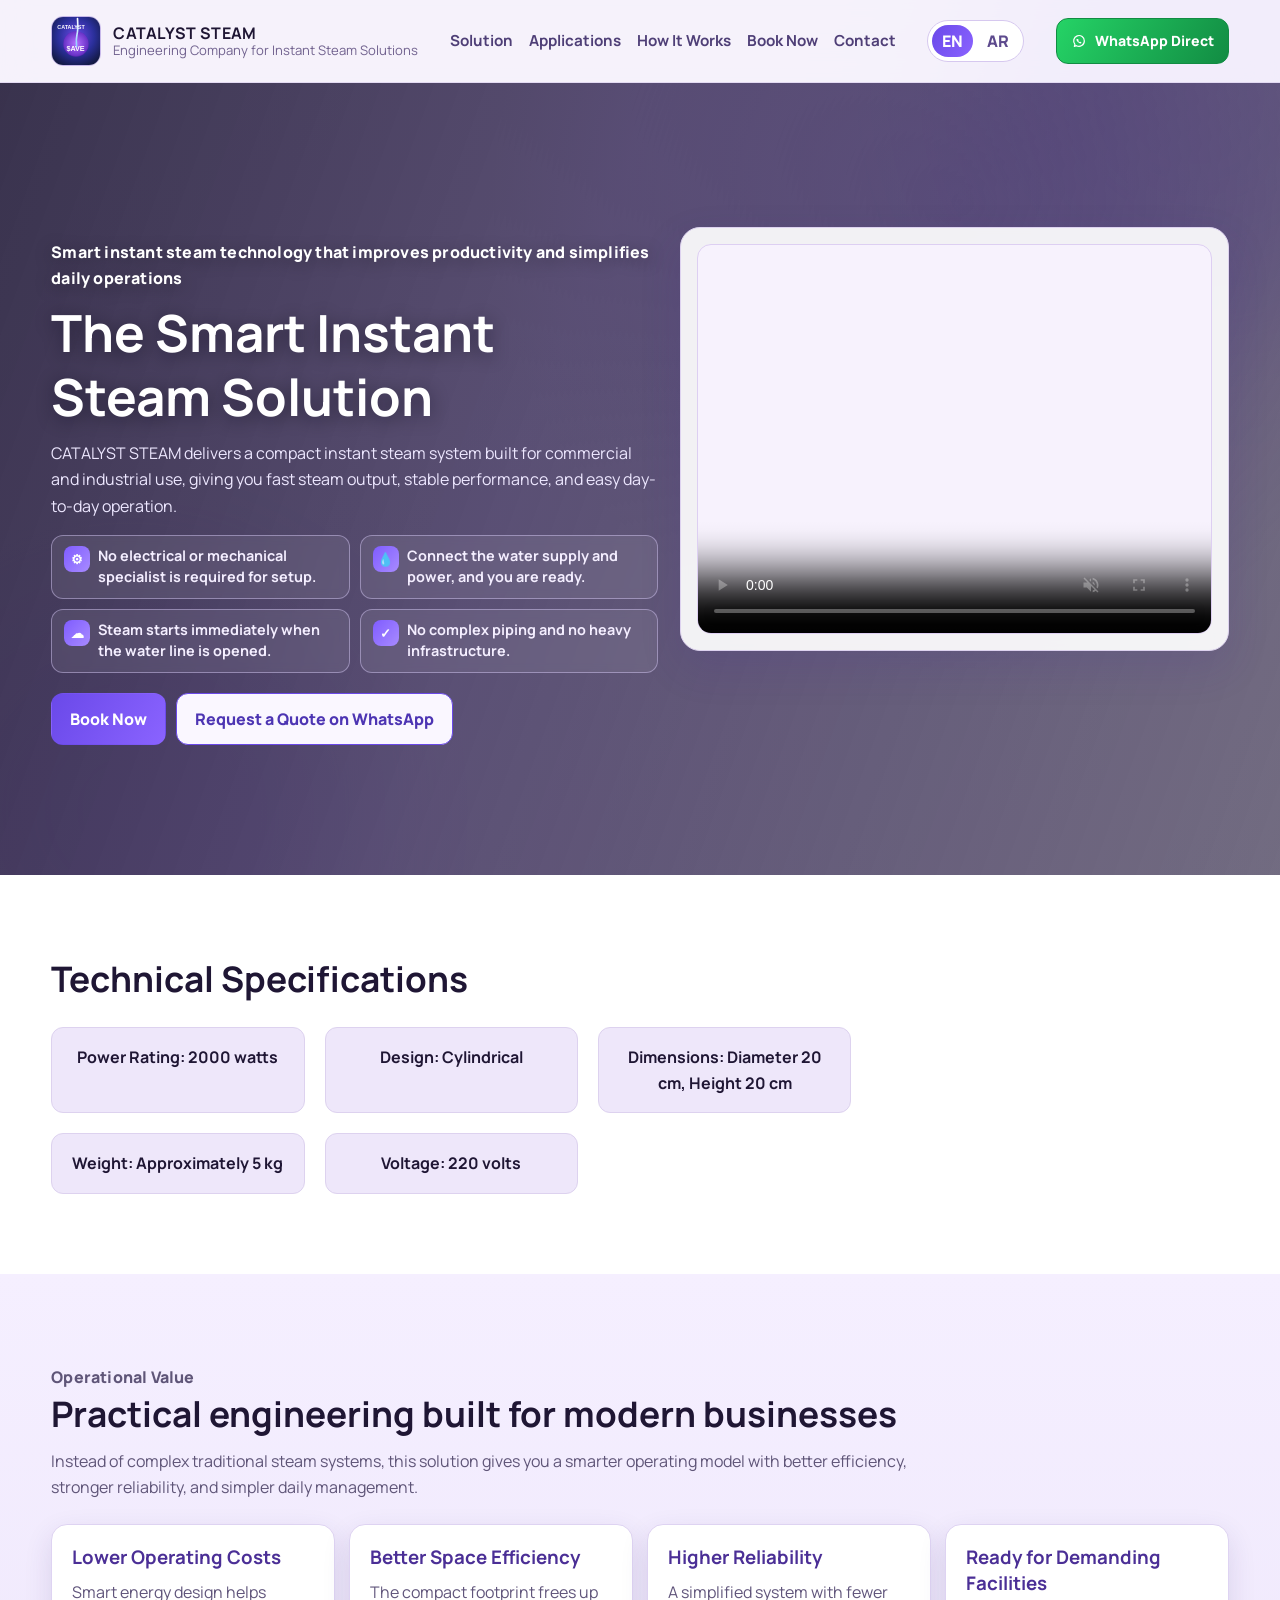
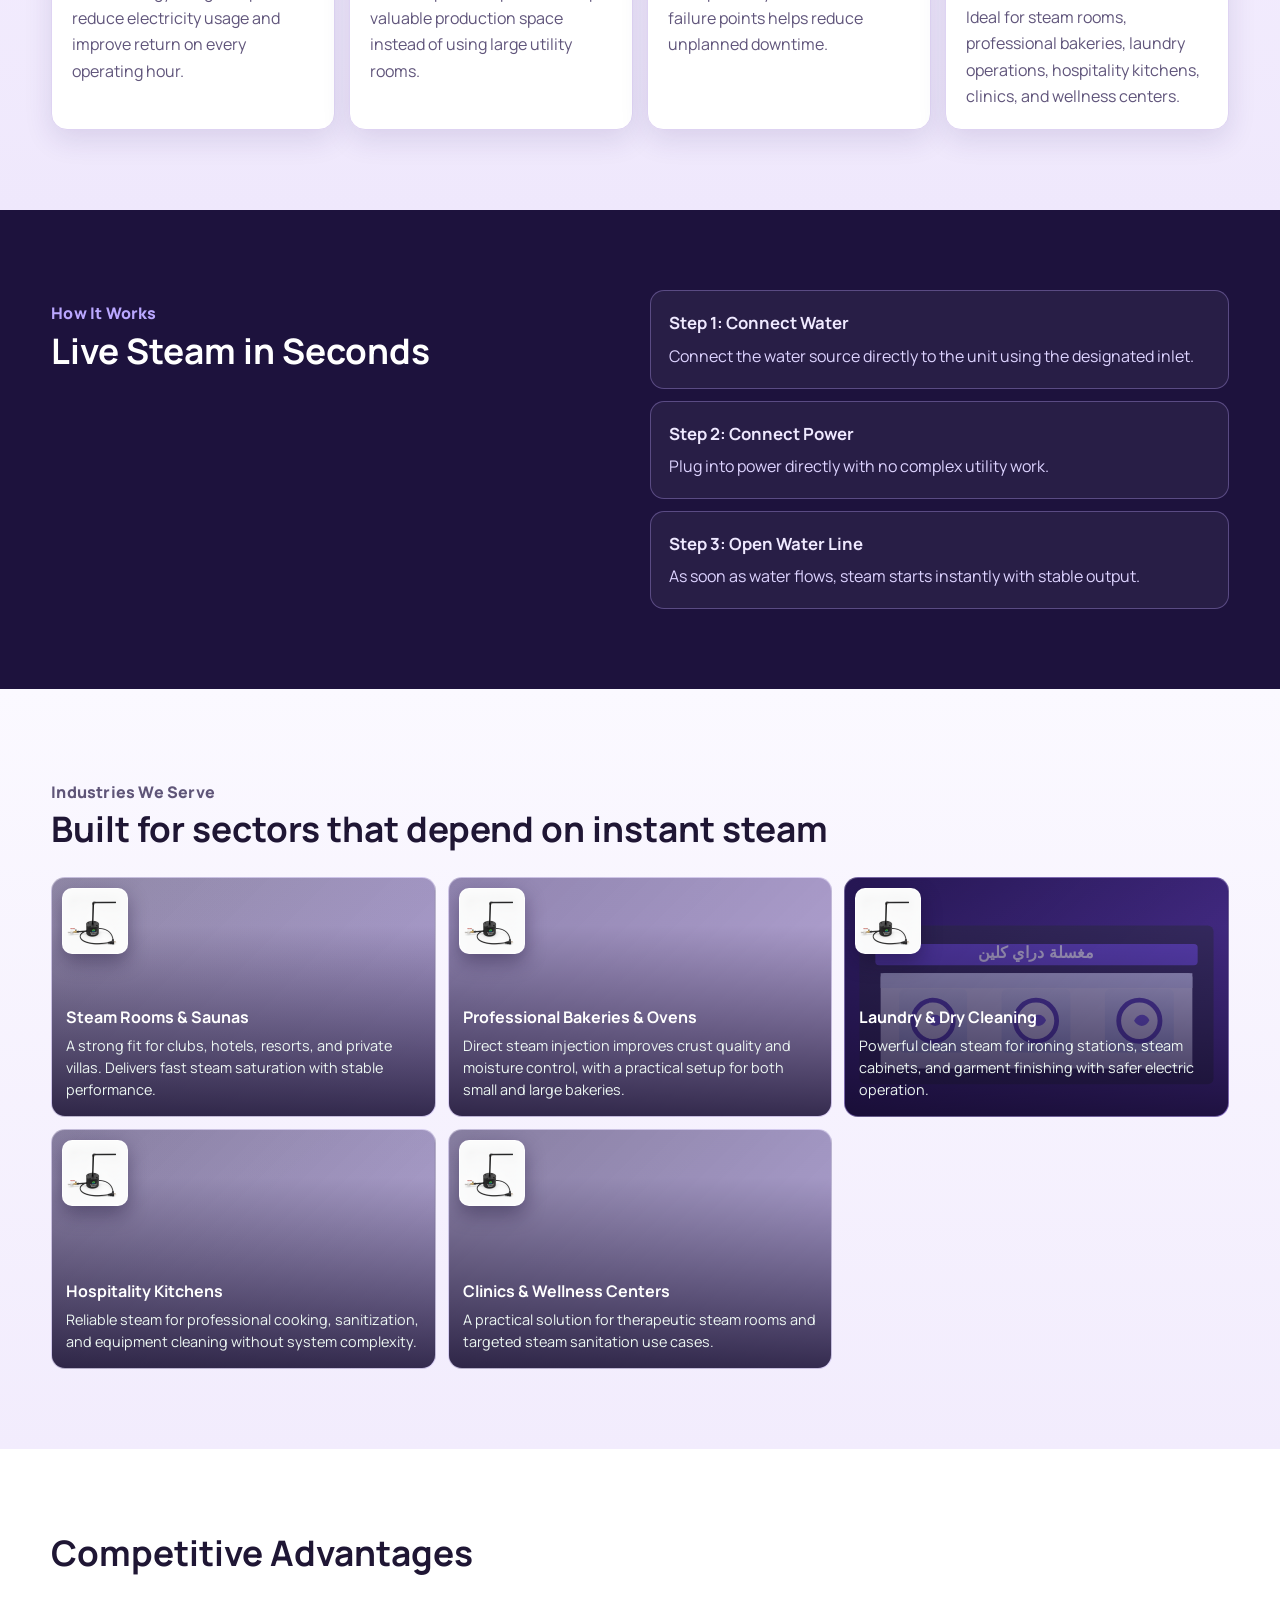
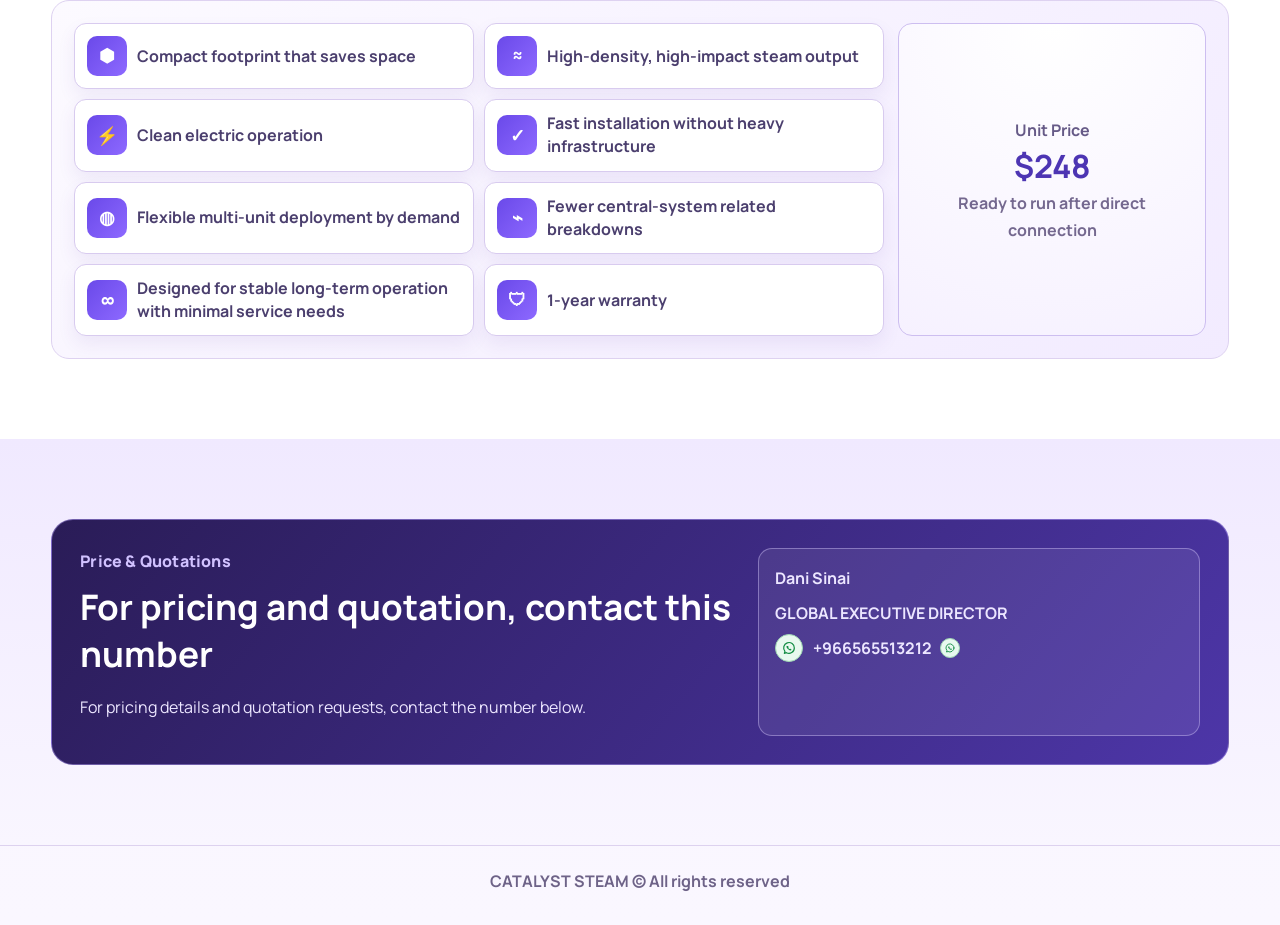
==== index.html @ 059895c0 "Add bilingual booking form with WhatsApp submission, Vodafone Cash payment, and print functionality" ====
<!DOCTYPE html>
<html lang="en" dir="ltr">
<head>
  <meta charset="UTF-8" />
  <meta name="viewport" content="width=device-width, initial-scale=1.0" />
  <meta name="description" content="CATALYST STEAM delivers smart instant steam solutions for commercial and industrial facilities." />
  <title>CATALYST STEAM | Instant Steam Solutions</title>
  <script>
    (function () {
      if (!location.hostname || !location.hostname.endsWith("github.io")) return;
      var match = location.pathname.match(/^\/([^/]+)\//);
      if (!match) return;
      var base = document.createElement("base");
      base.href = "/" + match[1] + "/";
      document.head.appendChild(base);
    })();
  </script>
  <link rel="preconnect" href="https://fonts.googleapis.com" />
  <link rel="preconnect" href="https://fonts.gstatic.com" crossorigin />
  <link href="https://fonts.googleapis.com/css2?family=Manrope:wght@500;700;800&family=Tajawal:wght@400;500;700;800;900&display=swap" rel="stylesheet" />
  <link rel="stylesheet" href="styles.css" />
</head>
<body class="lang-en">
  <div class="site-bg" aria-hidden="true"></div>

  <header class="site-header">
    <div class="container nav-wrap">
      <a href="#top" class="brand">
        <img class="brand-logo" src="assets/media/catalyst-logo-top.svg" alt="Catalyst logo" />
        <div class="brand-copy">
          <strong>CATALYST STEAM</strong>
          <span data-i18n="brand_subtitle">Engineering Company for Instant Steam Solutions</span>
        </div>
      </a>
      <nav class="nav-links">
        <a href="#solution" data-i18n="nav_solution">Solution</a>
        <a href="#applications" data-i18n="nav_applications">Applications</a>
        <a href="#media" data-i18n="nav_media">How It Works</a>
        <a href="booking.html" data-i18n="nav_booking">Book Now</a>
        <a href="#contact" data-i18n="nav_contact">Contact</a>
      </nav>
      <div class="lang-switch" role="group" aria-label="Language switcher">
        <button type="button" class="lang-btn is-active" data-lang="en">EN</button>
        <button type="button" class="lang-btn" data-lang="ar">AR</button>
      </div>
      <a class="btn btn-primary btn-sm btn-whatsapp-top" href="https://wa.me/966565513212" target="_blank" rel="noopener noreferrer">
        <span class="btn-icon" aria-hidden="true">
          <svg viewBox="0 0 24 24" fill="none">
            <path d="M20 12a8 8 0 0 1-11.9 7l-3.1 1 .9-3A8 8 0 1 1 20 12Z" stroke="currentColor" stroke-width="1.8" stroke-linecap="round" stroke-linejoin="round"/>
            <path d="M9 9.5c.2-.5.5-.5.7-.5h.6c.2 0 .4.1.5.4l.5 1.2c.1.2.1.4 0 .6l-.3.5c-.1.1-.1.3 0 .4.3.6.9 1.1 1.5 1.4.1.1.3.1.4 0l.5-.3c.2-.1.4-.1.6 0l1.2.5c.3.1.4.3.4.5v.6c0 .2 0 .5-.5.7-.5.2-1.2.3-2.2-.1-1-.4-2.2-1.3-3-2.2s-1.4-1.9-1.6-2.8c-.2-1 .1-1.7.2-1.9Z" fill="currentColor"/>
          </svg>
        </span>
        <span data-i18n="cta_whatsapp_top">WhatsApp Direct</span>
      </a>
    </div>
  </header>

  <main id="top">
    <section class="hero">
      <video class="hero-bg-video" autoplay muted loop playsinline preload="metadata" poster="assets/media/product-in-action.png" aria-hidden="true">
        <source src="assets/media/how-it-works.mp4" type="video/mp4" />
      </video>
      <div class="hero-overlay" aria-hidden="true"></div>
      <div class="container hero-grid">
        <div class="hero-copy reveal">
          <p class="eyebrow" data-i18n="hero_eyebrow">Smart instant steam technology that improves productivity and simplifies daily operations</p>
          <h1 data-i18n="hero_title">The Smart Instant Steam Solution</h1>
          <p data-i18n="hero_desc">CATALYST STEAM delivers a compact instant steam system built for commercial and industrial use, giving you fast steam output, stable performance, and easy day-to-day operation.</p>
          <div class="hero-feature-grid">
            <article class="hero-feature">
              <span>⚙</span>
              <p data-i18n="feature_1">No electrical or mechanical specialist is required for setup.</p>
            </article>
            <article class="hero-feature">
              <span>💧</span>
              <p data-i18n="feature_2">Connect the water supply and power, and you are ready.</p>
            </article>
            <article class="hero-feature">
              <span>☁</span>
              <p data-i18n="feature_3">Steam starts immediately when the water line is opened.</p>
            </article>
            <article class="hero-feature">
              <span>✓</span>
              <p data-i18n="feature_4">No complex piping and no heavy infrastructure.</p>
            </article>
          </div>
          <div class="cta-row">
            <a class="btn btn-primary" href="booking.html" data-i18n="cta_book">Book Now</a>
            <a class="btn btn-outline" href="https://wa.me/966565513212" target="_blank" rel="noopener noreferrer" data-i18n="cta_quote">Request a Quote on WhatsApp</a>
          </div>
        </div>

        <div class="hero-media reveal delay-1">
          <article class="media-card media-photo">
            <video class="hero-single-image" controls autoplay muted loop playsinline preload="metadata" poster="assets/media/product-in-action.png">
              <source src="assets/media/how-it-works.mp4" type="video/mp4" />
            </video>
          </article>
        </div>
      </div>
    </section>

    <section class="section specs">
      <div class="container">
        <div class="section-head reveal">
          <h2 data-i18n="specs_title">Technical Specifications</h2>
        </div>
        <div class="specs-grid reveal">
          <div class="spec-item">
            <strong data-i18n="specs_power">Power Rating: 2000 watts</strong>
          </div>
          <div class="spec-item">
            <strong data-i18n="specs_design">Design: Cylindrical</strong>
          </div>
          <div class="spec-item">
            <strong data-i18n="specs_dimensions">Dimensions: Diameter 20 cm, Height 20 cm</strong>
          </div>
          <div class="spec-item">
            <strong data-i18n="specs_weight">Weight: Approximately 5 kg</strong>
          </div>
          <div class="spec-item">
            <strong data-i18n="specs_voltage">Voltage: 220 volts</strong>
          </div>
        </div>
      </div>
    </section>

    <section class="section solution" id="solution">
      <div class="container">
        <div class="section-head reveal">
          <p class="kicker" data-i18n="solution_kicker">Operational Value</p>
          <h2 data-i18n="solution_title">Practical engineering built for modern businesses</h2>
          <p data-i18n="solution_desc">Instead of complex traditional steam systems, this solution gives you a smarter operating model with better efficiency, stronger reliability, and simpler daily management.</p>
        </div>

        <div class="value-grid">
          <article class="value-card reveal">
            <h3 data-i18n="value_1_title">Lower Operating Costs</h3>
            <p data-i18n="value_1_text">Smart energy design helps reduce electricity usage and improve return on every operating hour.</p>
          </article>
          <article class="value-card reveal delay-1">
            <h3 data-i18n="value_2_title">Better Space Efficiency</h3>
            <p data-i18n="value_2_text">The compact footprint frees up valuable production space instead of using large utility rooms.</p>
          </article>
          <article class="value-card reveal delay-2">
            <h3 data-i18n="value_3_title">Higher Reliability</h3>
            <p data-i18n="value_3_text">A simplified system with fewer failure points helps reduce unplanned downtime.</p>
          </article>
          <article class="value-card reveal delay-3">
            <h3 data-i18n="value_4_title">Ready for Demanding Facilities</h3>
            <p data-i18n="value_4_text">Ideal for steam rooms, professional bakeries, laundry operations, hospitality kitchens, clinics, and wellness centers.</p>
          </article>
        </div>
      </div>
    </section>

    <section class="section workflow" id="media">
      <div class="container workflow-grid">
        <div class="section-head reveal">
          <p class="kicker" data-i18n="workflow_kicker">How It Works</p>
          <h2 data-i18n="workflow_title">Live Steam in Seconds</h2>
        </div>
        <ol class="flow-list reveal delay-1">
          <li>
            <strong data-i18n="step_1_title">Step 1: Connect Water</strong>
            <p data-i18n="step_1_text">Connect the water source directly to the unit using the designated inlet.</p>
          </li>
          <li>
            <strong data-i18n="step_2_title">Step 2: Connect Power</strong>
            <p data-i18n="step_2_text">Plug into power directly with no complex utility work.</p>
          </li>
          <li>
            <strong data-i18n="step_3_title">Step 3: Open Water Line</strong>
            <p data-i18n="step_3_text">As soon as water flows, steam starts instantly with stable output.</p>
          </li>
        </ol>
      </div>
    </section>

    <section class="section applications" id="applications">
      <div class="container">
        <div class="section-head reveal">
          <p class="kicker" data-i18n="applications_kicker">Industries We Serve</p>
          <h2 data-i18n="applications_title">Built for sectors that depend on instant steam</h2>
        </div>

        <div class="app-grid reveal">
          <article class="app-card app-sauna">
            <h3 data-i18n="app_sauna_title">Steam Rooms & Saunas</h3>
            <p data-i18n="app_sauna_text">A strong fit for clubs, hotels, resorts, and private villas. Delivers fast steam saturation with stable performance.</p>
          </article>
          <article class="app-card app-bakery">
            <h3 data-i18n="app_bakery_title">Professional Bakeries & Ovens</h3>
            <p data-i18n="app_bakery_text">Direct steam injection improves crust quality and moisture control, with a practical setup for both small and large bakeries.</p>
          </article>
          <article class="app-card app-laundry">
            <h3 data-i18n="app_laundry_title">Laundry & Dry Cleaning</h3>
            <p data-i18n="app_laundry_text">Powerful clean steam for ironing stations, steam cabinets, and garment finishing with safer electric operation.</p>
          </article>
          <article class="app-card app-kitchen">
            <h3 data-i18n="app_kitchen_title">Hospitality Kitchens</h3>
            <p data-i18n="app_kitchen_text">Reliable steam for professional cooking, sanitization, and equipment cleaning without system complexity.</p>
          </article>
          <article class="app-card app-clinic">
            <h3 data-i18n="app_clinic_title">Clinics & Wellness Centers</h3>
            <p data-i18n="app_clinic_text">A practical solution for therapeutic steam rooms and targeted steam sanitation use cases.</p>
          </article>
        </div>
      </div>
    </section>

    <section class="section advantages" id="advantages">
      <div class="container">
        <div class="section-head reveal">
          <h2 data-i18n="advantages_title">Competitive Advantages</h2>
        </div>
        <div class="advantages-wrap reveal">
          <div class="adv-grid">
            <article class="adv-card"><span class="adv-icon">⬢</span><p data-i18n="adv_1">Compact footprint that saves space</p></article>
            <article class="adv-card"><span class="adv-icon">≈</span><p data-i18n="adv_2">High-density, high-impact steam output</p></article>
            <article class="adv-card"><span class="adv-icon">⚡</span><p data-i18n="adv_3">Clean electric operation</p></article>
            <article class="adv-card"><span class="adv-icon">✓</span><p data-i18n="adv_4">Fast installation without heavy infrastructure</p></article>
            <article class="adv-card"><span class="adv-icon">◍</span><p data-i18n="adv_5">Flexible multi-unit deployment by demand</p></article>
            <article class="adv-card"><span class="adv-icon">⌁</span><p data-i18n="adv_6">Fewer central-system related breakdowns</p></article>
            <article class="adv-card"><span class="adv-icon">∞</span><p data-i18n="adv_7">Designed for stable long-term operation with minimal service needs</p></article>
            <article class="adv-card"><span class="adv-icon">🛡</span><p data-i18n="adv_8">1-year warranty</p></article>
          </div>
          <aside class="price-spotlight">
            <p class="price-label" data-i18n="price_label">Unit Price</p>
            <strong class="price-value" data-i18n="price_value">$248</strong>
            <p class="price-mini" data-i18n="price_mini">Ready to run after direct connection</p>
          </aside>
        </div>
      </div>
    </section>

    <section class="section contact" id="contact">
      <div class="container">
        <div class="contact-box reveal">
          <div>
            <p class="kicker" data-i18n="contact_kicker">Price & Quotations</p>
            <h2 data-i18n="contact_title">For pricing and quotation, contact this number</h2>
            <p data-i18n="contact_desc">For pricing details and quotation requests, contact the number below.</p>
          </div>
          <div class="contact-data">
            <p class="line-item">
              <strong data-i18n="contact_name">Dani Sinai</strong>
            </p>
            <p class="line-item">
              <strong data-i18n="contact_position">GLOBAL EXECUTIVE DIRECTOR</strong>
            </p>
            <p class="line-item">
              <span class="line-icon whatsapp" aria-hidden="true">
                <svg viewBox="0 0 24 24" fill="none">
                  <path d="M20 12a8 8 0 0 1-11.9 7l-3.1 1 .9-3A8 8 0 1 1 20 12Z" stroke="currentColor" stroke-width="1.8" stroke-linecap="round" stroke-linejoin="round"/>
                  <path d="M9 9.5c.2-.5.5-.5.7-.5h.6c.2 0 .4.1.5.4l.5 1.2c.1.2.1.4 0 .6l-.3.5c-.1.1-.1.3 0 .4.3.6.9 1.1 1.5 1.4.1.1.3.1.4 0l.5-.3c.2-.1.4-.1.6 0l1.2.5c.3.1.4.3.4.5v.6c0 .2 0 .5-.5.7-.5.2-1.2.3-2.2-.1-1-.4-2.2-1.3-3-2.2s-1.4-1.9-1.6-2.8c-.2-1 .1-1.7.2-1.9Z" fill="currentColor"/>
                </svg>
              </span>
              <span class="phone-line">
                <strong class="phone-number" dir="ltr" data-i18n="contact_phone_ksa">+966565513212</strong>
                <span class="phone-inline-icon" aria-hidden="true">
                  <svg viewBox="0 0 24 24" fill="none">
                    <path d="M20 12a8 8 0 0 1-11.9 7l-3.1 1 .9-3A8 8 0 1 1 20 12Z" stroke="currentColor" stroke-width="1.8" stroke-linecap="round" stroke-linejoin="round"/>
                    <path d="M9 9.5c.2-.5.5-.5.7-.5h.6c.2 0 .4.1.5.4l.5 1.2c.1.2.1.4 0 .6l-.3.5c-.1.1-.1.3 0 .4.3.6.9 1.1 1.5 1.4.1.1.3.1.4 0l.5-.3c.2-.1.4-.1.6 0l1.2.5c.3.1.4.3.4.5v.6c0 .2 0 .5-.5.7-.5.2-1.2.3-2.2-.1-1-.4-2.2-1.3-3-2.2s-1.4-1.9-1.6-2.8c-.2-1 .1-1.7.2-1.9Z" fill="currentColor"/>
                  </svg>
                </span>
              </span>
            </p>
          </div>
        </div>
      </div>
    </section>
  </main>

  <footer class="site-footer">
    <div class="container">
      <p data-i18n="footer_rights">CATALYST STEAM © All rights reserved</p>
    </div>
  </footer>

  <script src="script.js"></script>
</body>
</html>
---- styles.css ----
:root {
  --bg: #f5f2fb;
  --bg-alt: #eee7fa;
  --ink: #1f1634;
  --muted: #5f5578;
  --line: #ddd2ef;
  --saudi-green: #6a49e9;
  --saudi-green-strong: #4d35b3;
  --gold: #9f75f7;
  --card: #ffffff;
  --shadow: 0 20px 50px rgba(86, 57, 173, 0.18);
}

* {
  box-sizing: border-box;
}

html {
  scroll-behavior: smooth;
}

body {
  margin: 0;
  font-family: "Tajawal", sans-serif;
  color: var(--ink);
  background: linear-gradient(180deg, #faf7ff 0%, #f3edff 40%, #faf7ff 100%);
  line-height: 1.8;
}

body.lang-en {
  font-family: "Manrope", "Tajawal", sans-serif;
  line-height: 1.65;
}

body.lang-ar {
  font-family: "Tajawal", "Manrope", sans-serif;
  line-height: 1.8;
}

.site-bg::before,
.site-bg::after {
  content: "";
  position: fixed;
  z-index: -1;
  border-radius: 50%;
  filter: blur(70px);
  opacity: 0.22;
}

.site-bg::before {
  width: 450px;
  height: 450px;
  top: -130px;
  right: -140px;
  background: #7c53ff;
}

.site-bg::after {
  width: 420px;
  height: 420px;
  bottom: -120px;
  left: -80px;
  background: #b388ff;
}

.container {
  width: min(1180px, 92vw);
  margin-inline: auto;
}

.site-header {
  position: sticky;
  top: 0;
  z-index: 40;
  background: rgba(245, 242, 251, 0.86);
  border-bottom: 1px solid rgba(221, 210, 239, 0.75);
  backdrop-filter: blur(14px);
}

.nav-wrap {
  min-height: 82px;
  display: flex;
  align-items: center;
  justify-content: space-between;
  gap: 14px;
}

.brand {
  display: flex;
  align-items: center;
  gap: 12px;
  text-decoration: none;
  color: inherit;
}

.brand-logo {
  width: 50px;
  height: 50px;
  border-radius: 12px;
  border: 1px solid #c7b8ea;
}

.brand-copy {
  display: flex;
  flex-direction: column;
  line-height: 1.15;
}

.brand-copy strong {
  font-size: 1rem;
  letter-spacing: 0.3px;
}

.brand-copy span {
  font-size: 0.82rem;
  color: #71628f;
}

.nav-links {
  display: flex;
  align-items: center;
  gap: 16px;
}

.nav-links a {
  text-decoration: none;
  color: #4f3f77;
  font-weight: 700;
  font-size: 0.95rem;
  transition: color 0.2s ease;
}

.nav-links a:hover {
  color: var(--saudi-green);
}

.lang-switch {
  display: inline-flex;
  align-items: center;
  gap: 4px;
  padding: 4px;
  border: 1px solid #d6c8ef;
  border-radius: 999px;
  background: #fff;
}

.lang-btn {
  border: 0;
  background: transparent;
  color: #5d4a8d;
  font: inherit;
  font-weight: 800;
  line-height: 1;
  padding: 8px 10px;
  border-radius: 999px;
  cursor: pointer;
}

.lang-btn.is-active {
  background: linear-gradient(120deg, var(--saudi-green), #8a63ff);
  color: #fff;
}

.btn {
  display: inline-flex;
  align-items: center;
  justify-content: center;
  gap: 8px;
  border-radius: 12px;
  padding: 12px 18px;
  border: 1px solid transparent;
  text-decoration: none;
  font-weight: 800;
  transition: transform 0.18s ease, background-color 0.2s ease, border-color 0.2s ease;
  cursor: pointer;
}

.btn:hover {
  transform: translateY(-1px);
}

.btn-primary {
  color: #fff;
  background: linear-gradient(120deg, var(--saudi-green), #8a63ff);
}

.btn-primary:hover {
  background: linear-gradient(120deg, var(--saudi-green-strong), #6e4bdf);
}

.btn-whatsapp-top {
  color: #fff;
  background: linear-gradient(120deg, #25d366, #128c43);
  border-color: #128c43;
}

.btn-whatsapp-top:hover {
  background: linear-gradient(120deg, #1eb95a, #0f7b3a);
}

.btn-icon {
  width: 16px;
  height: 16px;
  display: inline-grid;
  place-items: center;
  flex: 0 0 auto;
}

.btn-icon svg {
  width: 16px;
  height: 16px;
}

.btn-outline {
  color: var(--saudi-green-strong);
  border-color: var(--saudi-green);
  background: #faf7ff;
}

.btn-sm {
  padding: 10px 14px;
  font-size: 0.88rem;
}

.hero {
  position: relative;
  overflow: hidden;
  padding: 68px 0 54px;
  min-height: 88vh;
  display: flex;
  align-items: center;
}

.hero-bg-video {
  position: absolute;
  inset: 0;
  width: 100%;
  height: 100%;
  object-fit: cover;
  filter: saturate(1.05) contrast(1.02);
}

.hero-overlay {
  position: absolute;
  inset: 0;
  background:
    linear-gradient(110deg, rgba(20, 12, 43, 0.84) 0%, rgba(35, 22, 68, 0.74) 42%, rgba(18, 10, 38, 0.58) 100%),
    radial-gradient(circle at 75% 15%, rgba(148, 106, 255, 0.32) 0%, rgba(0, 0, 0, 0) 40%);
}

.hero-grid {
  position: relative;
  z-index: 2;
  display: grid;
  grid-template-columns: 1.05fr 0.95fr;
  gap: 22px;
  align-items: start;
}

.hero-copy {
  background: transparent;
  border: none;
  box-shadow: none;
  padding: 0;
  max-width: 760px;
}

.eyebrow,
.kicker {
  margin: 0 0 8px;
  color: var(--saudi-green);
  font-weight: 900;
  letter-spacing: 0.2px;
}

h1 {
  margin: 0;
  font-size: clamp(2rem, 5vw, 3.2rem);
  line-height: 1.25;
}

h2 {
  margin: 8px 0 0;
  font-size: clamp(1.45rem, 3vw, 2.2rem);
  line-height: 1.35;
}

h3 {
  margin: 0 0 8px;
  line-height: 1.35;
}

.hero-copy p {
  color: #ede7ff;
  margin-top: 12px;
}

.hero-feature-grid {
  margin-top: 16px;
  display: grid;
  grid-template-columns: repeat(2, minmax(0, 1fr));
  gap: 10px;
}

.hero-feature {
  border: 1px solid rgba(220, 207, 252, 0.45);
  background: rgba(255, 255, 255, 0.08);
  border-radius: 12px;
  padding: 10px 12px;
  display: grid;
  grid-template-columns: 26px 1fr;
  align-items: start;
  gap: 8px;
  backdrop-filter: blur(4px);
}

.hero-feature span {
  width: 26px;
  height: 26px;
  display: inline-grid;
  place-items: center;
  border-radius: 8px;
  background: linear-gradient(130deg, #7f5cff, #a88bff);
  color: #fff;
  font-weight: 900;
  font-size: 0.84rem;
}

.hero-feature p {
  margin: 0 !important;
  color: #f4eeff !important;
  font-size: 0.9rem;
  line-height: 1.45;
  font-weight: 700;
}

.cta-row {
  margin-top: 20px;
  display: flex;
  flex-wrap: wrap;
  gap: 10px;
}

.hero-media {
  display: grid;
  gap: 14px;
}

.media-card {
  background: rgba(255, 255, 255, 0.92);
  backdrop-filter: blur(8px);
  border: 1px solid var(--line);
  border-radius: 20px;
  padding: 16px;
  box-shadow: 0 16px 40px rgba(68, 41, 140, 0.16);
}

.hero-copy h1,
.hero-copy .eyebrow {
  color: #ffffff;
  text-shadow: 0 3px 18px rgba(7, 3, 22, 0.45);
}

.media-card h2 {
  margin: 0 0 10px;
  font-size: 1.12rem;
}

.media-card video,
.media-card img {
  width: 100%;
  border-radius: 14px;
  border: 1px solid #ddcff2;
  display: block;
}

.hero-single-image {
  width: 100%;
  height: 390px;
  object-fit: contain;
  object-position: center center;
  background: rgba(248, 243, 255, 0.86);
}

.section {
  padding: 80px 0;
}

.solution {
  background: linear-gradient(180deg, #f5efff 0%, #efe8fc 100%);
}

.specs {
  background: #fff;
}

.specs-grid {
  display: grid;
  grid-template-columns: repeat(auto-fit, minmax(200px, 1fr));
  gap: 20px;
  max-width: 800px;
}

.spec-item {
  background: var(--bg-alt);
  border: 1px solid var(--line);
  border-radius: 12px;
  padding: 16px;
  text-align: center;
}

.spec-item strong {
  color: var(--ink);
}

.section-head {
  max-width: 860px;
  margin-bottom: 24px;
}

.section-head h2 {
  margin: 0;
}

.section-head p {
  color: var(--muted);
  margin: 10px 0 0;
}

.value-grid {
  display: grid;
  grid-template-columns: repeat(4, minmax(0, 1fr));
  gap: 14px;
}

.value-card {
  background: #fff;
  border: 1px solid #ded3f2;
  border-radius: 16px;
  padding: 20px;
  box-shadow: 0 10px 28px rgba(52, 32, 109, 0.12);
}

.value-card h3 {
  color: #4b2f96;
}

.value-card p {
  margin: 0;
  color: #60557b;
}

.workflow {
  background: #1d123d;
  color: #efe9ff;
}

.workflow .kicker {
  color: #baa7ff;
}

.workflow .section-head h2 {
  color: #fff;
}

.workflow-grid {
  display: grid;
  grid-template-columns: 1fr 1fr;
  gap: 20px;
  align-items: start;
}

.flow-list {
  margin: 0;
  padding: 0;
  list-style: none;
  display: grid;
  gap: 12px;
}

.flow-list li {
  position: relative;
  padding: 18px;
  border-radius: 14px;
  border: 1px solid rgba(183, 161, 245, 0.35);
  background: rgba(255, 255, 255, 0.05);
}

.flow-list li strong {
  display: block;
  font-size: 1.05rem;
}

.flow-list p {
  margin: 6px 0 0;
  color: #ddd3ff;
}

.applications {
  background: linear-gradient(180deg, #fbf9ff 0%, #f2ecfd 100%);
}

.app-grid {
  display: grid;
  grid-template-columns: repeat(3, minmax(0, 1fr));
  gap: 12px;
}

.app-card {
  min-height: 240px;
  position: relative;
  border-radius: 14px;
  overflow: hidden;
  border: 1px solid rgba(255, 255, 255, 0.28);
  background-size: cover;
  background-position: center;
  display: grid;
  align-content: end;
  padding: 14px;
  gap: 6px;
}

.app-card::before {
  content: "";
  position: absolute;
  inset: 0;
  background: linear-gradient(180deg, rgba(18, 8, 44, 0.12) 20%, rgba(16, 8, 39, 0.8) 100%);
}

.app-card::after {
  content: "";
  position: absolute;
  top: 10px;
  left: 10px;
  width: 64px;
  height: 64px;
  border-radius: 10px;
  border: 1px solid rgba(255, 255, 255, 0.82);
  background-image: url("assets/media/product-look.png");
  background-size: cover;
  background-position: center;
  z-index: 1;
  box-shadow: 0 8px 20px rgba(20, 10, 46, 0.4);
}

.app-card h3 {
  margin: 0;
  position: relative;
  z-index: 2;
  color: #fff;
  font-size: 1rem;
}

.app-card p {
  margin: 0;
  position: relative;
  z-index: 2;
  color: #ecf6f2;
  font-size: 0.9rem;
  line-height: 1.55;
}

.app-sauna {
  background-image: linear-gradient(135deg, rgba(40, 25, 85, 0.42), rgba(103, 69, 198, 0.38)), url("https://images.pexels.com/photos/7587466/pexels-photo-7587466.jpeg?auto=compress&cs=tinysrgb&w=1200");
}

.app-bakery {
  background-image: linear-gradient(135deg, rgba(52, 30, 116, 0.45), rgba(122, 81, 207, 0.35)), url("https://images.pexels.com/photos/3218467/pexels-photo-3218467.jpeg?auto=compress&cs=tinysrgb&w=1200");
}

.app-laundry {
  background-image: linear-gradient(135deg, rgba(37, 22, 88, 0.46), rgba(94, 67, 188, 0.34)), url("assets/media/app-laundry-shop.svg");
}

.app-kitchen {
  background-image: linear-gradient(135deg, rgba(35, 21, 80, 0.45), rgba(109, 80, 200, 0.34)), url("https://images.pexels.com/photos/1639557/pexels-photo-1639557.jpeg?auto=compress&cs=tinysrgb&w=1200");
}

.app-clinic {
  background-image: linear-gradient(135deg, rgba(35, 20, 82, 0.45), rgba(108, 79, 203, 0.34)), url("https://images.pexels.com/photos/4021779/pexels-photo-4021779.jpeg?auto=compress&cs=tinysrgb&w=1200");
}

.advantages {
  background: #ffffff;
}

.advantages-wrap {
  border: 1px solid #ded2f1;
  border-radius: 18px;
  background: linear-gradient(140deg, #fcfaff 0%, #f2ebff 100%);
  padding: 22px;
  display: grid;
  grid-template-columns: 1.45fr 0.55fr;
  gap: 14px;
  align-items: stretch;
}

.adv-grid {
  display: grid;
  grid-template-columns: repeat(2, minmax(0, 1fr));
  gap: 10px;
}

.adv-card {
  border: 1px solid #d8cbef;
  background: #fff;
  border-radius: 12px;
  padding: 12px;
  display: grid;
  grid-template-columns: 40px 1fr;
  align-items: center;
  gap: 10px;
  box-shadow: 0 8px 18px rgba(83, 56, 163, 0.08);
}

.adv-icon {
  width: 40px;
  height: 40px;
  display: inline-grid;
  place-items: center;
  border-radius: 10px;
  background: linear-gradient(130deg, #6a49e9, #8d69ff);
  color: #fff;
  font-weight: 900;
  font-size: 1.12rem;
}

.adv-card p {
  margin: 0;
  color: #4b3f6e;
  font-weight: 700;
  line-height: 1.45;
}

.price-spotlight {
  border-radius: 14px;
  border: 1px solid #cdbef0;
  background: radial-gradient(circle at 50% 0%, #ffffff 0%, #f6f1ff 100%);
  display: grid;
  align-content: center;
  justify-items: center;
  text-align: center;
  padding: 16px;
  gap: 6px;
}

.price-label {
  margin: 0;
  color: #665a87;
  font-weight: 700;
}

.price-value {
  font-size: 2rem;
  color: #4d35b3;
  line-height: 1.1;
}

.price-mini {
  margin: 0;
  color: #74688f;
  font-weight: 700;
}

.order {
  background: linear-gradient(180deg, #f7f1ff 0%, #eee8fb 100%);
}

.order-grid {
  display: grid;
  grid-template-columns: 0.95fr 1.05fr;
  gap: 16px;
}

.payment-card {
  background: #fff;
  border: 1px solid #ddcff2;
  border-radius: 18px;
  padding: 20px;
  box-shadow: 0 10px 28px rgba(50, 31, 106, 0.12);
}

.payment-card h3 {
  color: #4a2f95;
  margin: 0 0 12px;
}

.payment-flow {
  display: grid;
  gap: 10px;
  margin-bottom: 12px;
}

.pay-step {
  border: 1px solid #d8caef;
  border-radius: 12px;
  background: #faf7ff;
  padding: 12px;
  display: grid;
  grid-template-columns: 34px 1fr;
  gap: 10px;
  align-items: start;
}

.pay-step h4 {
  margin: 0;
  color: #503799;
  font-size: 0.98rem;
}

.pay-step p {
  margin: 2px 0 0;
  color: #65597f;
  font-weight: 600;
  font-size: 0.92rem;
}

.pay-confirm {
  margin-top: 6px !important;
  color: #4d35b3 !important;
  font-weight: 800 !important;
}

.pay-badge {
  width: 34px;
  height: 34px;
  border-radius: 999px;
  background: linear-gradient(130deg, #6a49e9, #8e6bff);
  color: #fff;
  font-weight: 900;
  display: inline-grid;
  place-items: center;
}

.pay-badge.vcash {
  background: linear-gradient(130deg, #d4283a, #f46e7a);
}

.payment-strip {
  border: 1px solid #cdbef0;
  background: #f6f1ff;
  border-radius: 12px;
  padding: 10px 12px;
  display: grid;
  gap: 6px;
  margin-bottom: 10px;
}

.payment-strip span {
  color: #574a75;
  font-weight: 700;
  font-size: 0.92rem;
}

.strip-price {
  color: #4d35b3 !important;
  font-size: 1.1rem !important;
  font-weight: 900 !important;
}

.line-item {
  display: flex;
  align-items: center;
  gap: 10px;
}

.phone-line {
  display: inline-flex;
  align-items: center;
  gap: 8px;
}

.phone-number {
  direction: ltr;
  unicode-bidi: isolate;
  display: inline-block;
}

.phone-inline-icon {
  width: 20px;
  height: 20px;
  border-radius: 999px;
  border: 1px solid #9ed8b2;
  background: #e8f9ef;
  color: #128c43;
  display: inline-grid;
  place-items: center;
  flex: 0 0 auto;
}

.phone-inline-icon svg {
  width: 12px;
  height: 12px;
}

.line-icon {
  width: 28px;
  height: 28px;
  border-radius: 999px;
  border: 1px solid #cdbff0;
  background: #f7f3ff;
  color: #5a43a9;
  display: inline-grid;
  place-items: center;
  flex: 0 0 auto;
  font-size: 0.82rem;
  font-weight: 900;
}

.line-icon svg {
  width: 16px;
  height: 16px;
}

.line-icon.whatsapp {
  background: #e8f9ef;
  border-color: #9ed8b2;
  color: #128c43;
}

.line-icon.vcash {
  background: #ffecee;
  border-color: #f2b7bf;
  color: #d4283a;
  font-family: inherit;
}

.payment-note {
  background: #f7f2ff;
  border: 1px dashed #c8b7ee;
  border-radius: 10px;
  padding: 10px;
  font-weight: 700;
}

.order-form {
  background: #fff;
  border: 1px solid #dbcdf1;
  border-radius: 18px;
  padding: 20px;
  box-shadow: 0 12px 30px rgba(58, 36, 124, 0.12);
  display: grid;
  gap: 10px;
}

.order-form label {
  display: grid;
  gap: 6px;
  color: #4f3e7c;
  font-weight: 700;
}

.order-form input,
.order-form textarea {
  width: 100%;
  border: 1px solid #d3c4ee;
  border-radius: 10px;
  padding: 11px 12px;
  font: inherit;
  background: #fff;
}

.order-form input:focus,
.order-form textarea:focus {
  outline: none;
  border-color: #6a49e9;
  box-shadow: 0 0 0 3px rgba(106, 73, 233, 0.15);
}

.form-msg {
  margin: 0;
  color: #70648c;
  font-size: 0.92rem;
}

.contact {
  background: linear-gradient(180deg, #f0e9ff 0%, #f9f6ff 100%);
}

.contact-box {
  background: linear-gradient(130deg, #2a1c57 0%, #4d36a8 100%);
  border-radius: 22px;
  border: 1px solid rgba(178, 158, 243, 0.5);
  padding: 28px;
  color: #f1ebff;
  display: grid;
  grid-template-columns: 1.2fr 0.8fr;
  gap: 16px;
}

.contact-box .kicker {
  color: #d1c2ff;
}

.contact-box h2 {
  margin: 0;
  color: #fff;
}

.contact-box p {
  color: #ece6ff;
}

.contact-data {
  background: rgba(255, 255, 255, 0.08);
  border: 1px solid rgba(207, 192, 247, 0.45);
  border-radius: 14px;
  padding: 16px;
}

.contact-data p {
  margin: 0 0 8px;
  font-weight: 700;
}

.contact-actions {
  display: grid;
  gap: 8px;
}

.site-footer {
  border-top: 1px solid #ddd2ef;
  padding: 22px 0 30px;
}

.site-footer p {
  margin: 0;
  text-align: center;
  color: #6e6388;
  font-weight: 700;
}

.reveal {
  opacity: 0;
  transform: translateY(14px);
  transition: opacity 0.5s ease, transform 0.5s ease;
}

.reveal.visible {
  opacity: 1;
  transform: none;
}

.delay-1 {
  transition-delay: 0.1s;
}

.delay-2 {
  transition-delay: 0.2s;
}

.delay-3 {
  transition-delay: 0.3s;
}

@media (max-width: 1080px) {
  .nav-links {
    display: none;
  }

  .hero-grid,
  .workflow-grid,
  .advantages-wrap,
  .order-grid,
  .contact-box {
    grid-template-columns: 1fr;
  }

  .value-grid {
    grid-template-columns: repeat(2, minmax(0, 1fr));
  }

  .app-grid {
    grid-template-columns: repeat(2, minmax(0, 1fr));
  }
}

@media (max-width: 680px) {
  .nav-wrap {
    flex-wrap: wrap;
  }

  .hero {
    min-height: 78vh;
    padding-top: 44px;
  }

  .hero-copy,
  .media-card,
  .order-form,
  .payment-card,
  .contact-box {
    padding: 20px;
  }

  .hero-single-image {
    height: 260px;
    object-fit: contain;
  }

  .btn {
    width: 100%;
  }

  .cta-row {
    flex-direction: column;
  }

  .btn-sm {
    width: auto;
  }

  .value-grid,
  .app-grid {
    grid-template-columns: 1fr;
  }

  .hero-feature-grid,
  .adv-grid {
    grid-template-columns: 1fr;
  }

  .app-card {
    min-height: 220px;
  }

  h1 {
    font-size: clamp(1.7rem, 9vw, 2.2rem);
  }
}
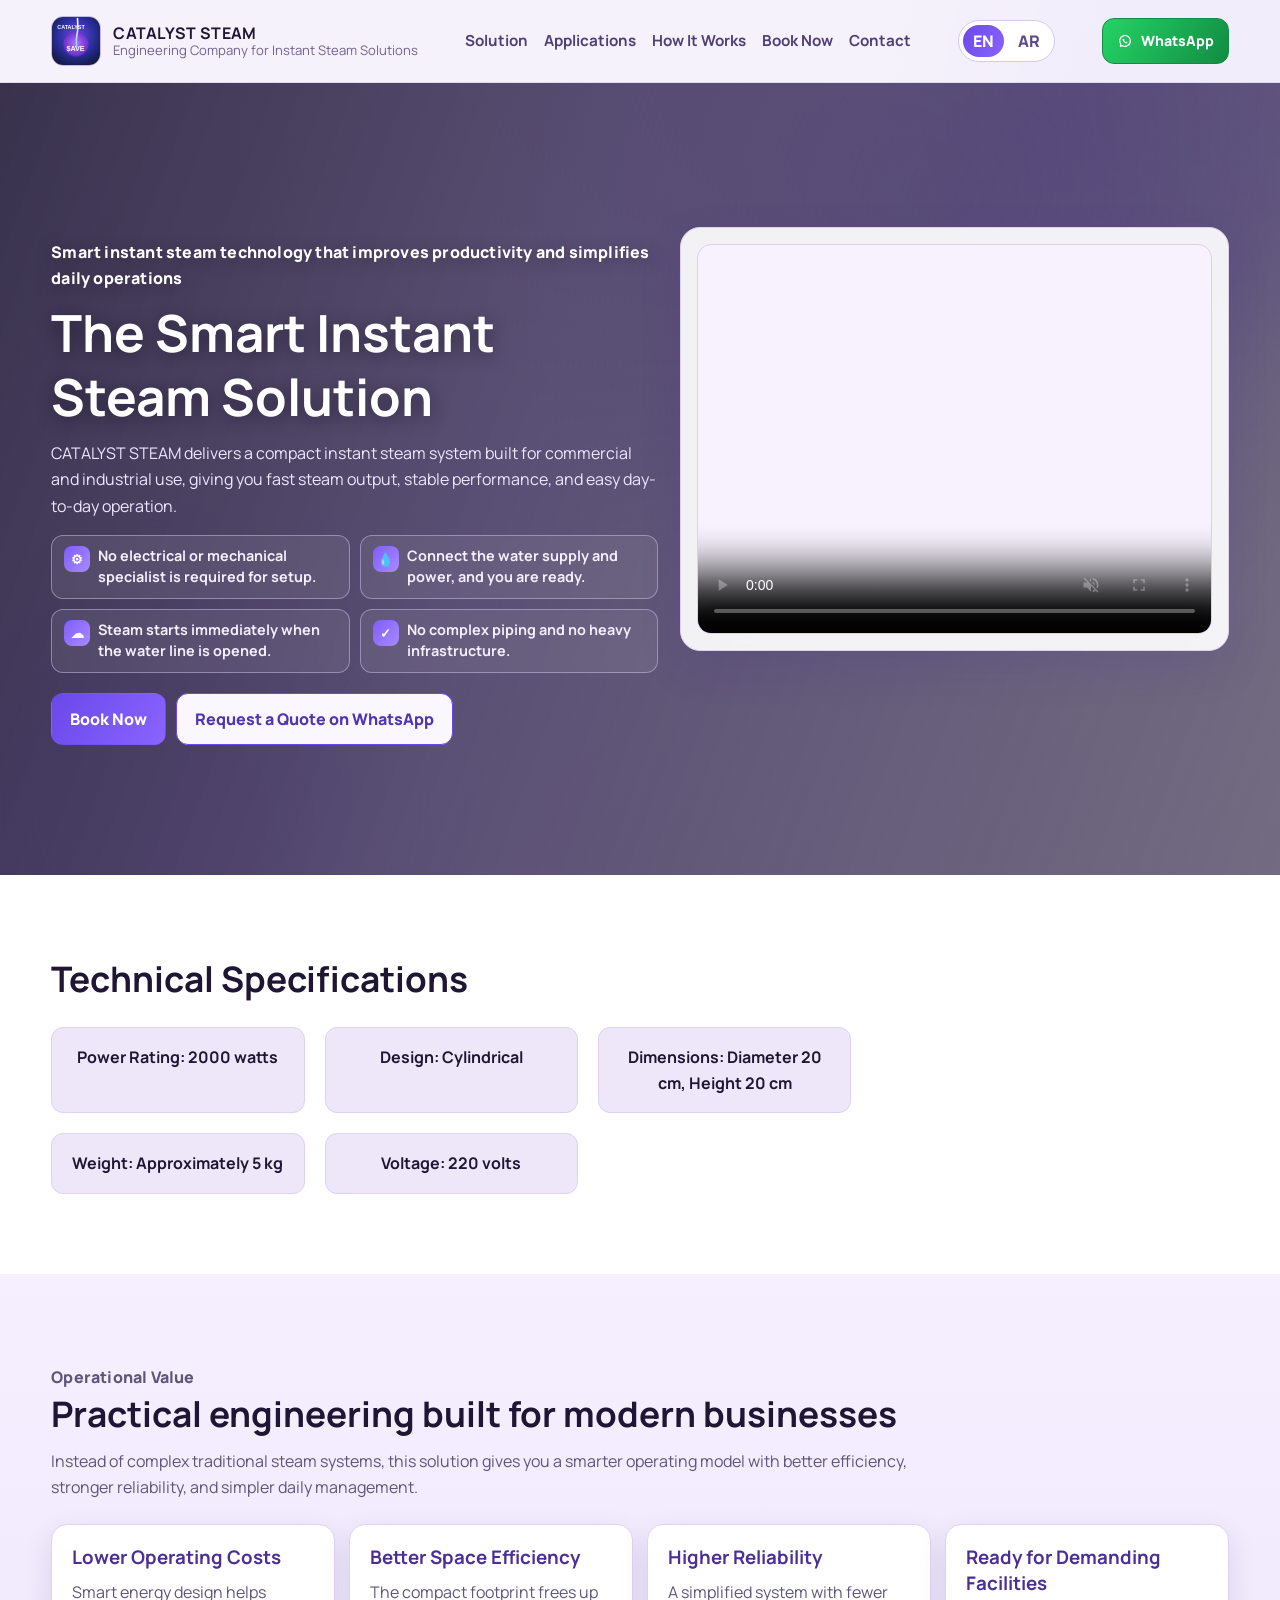
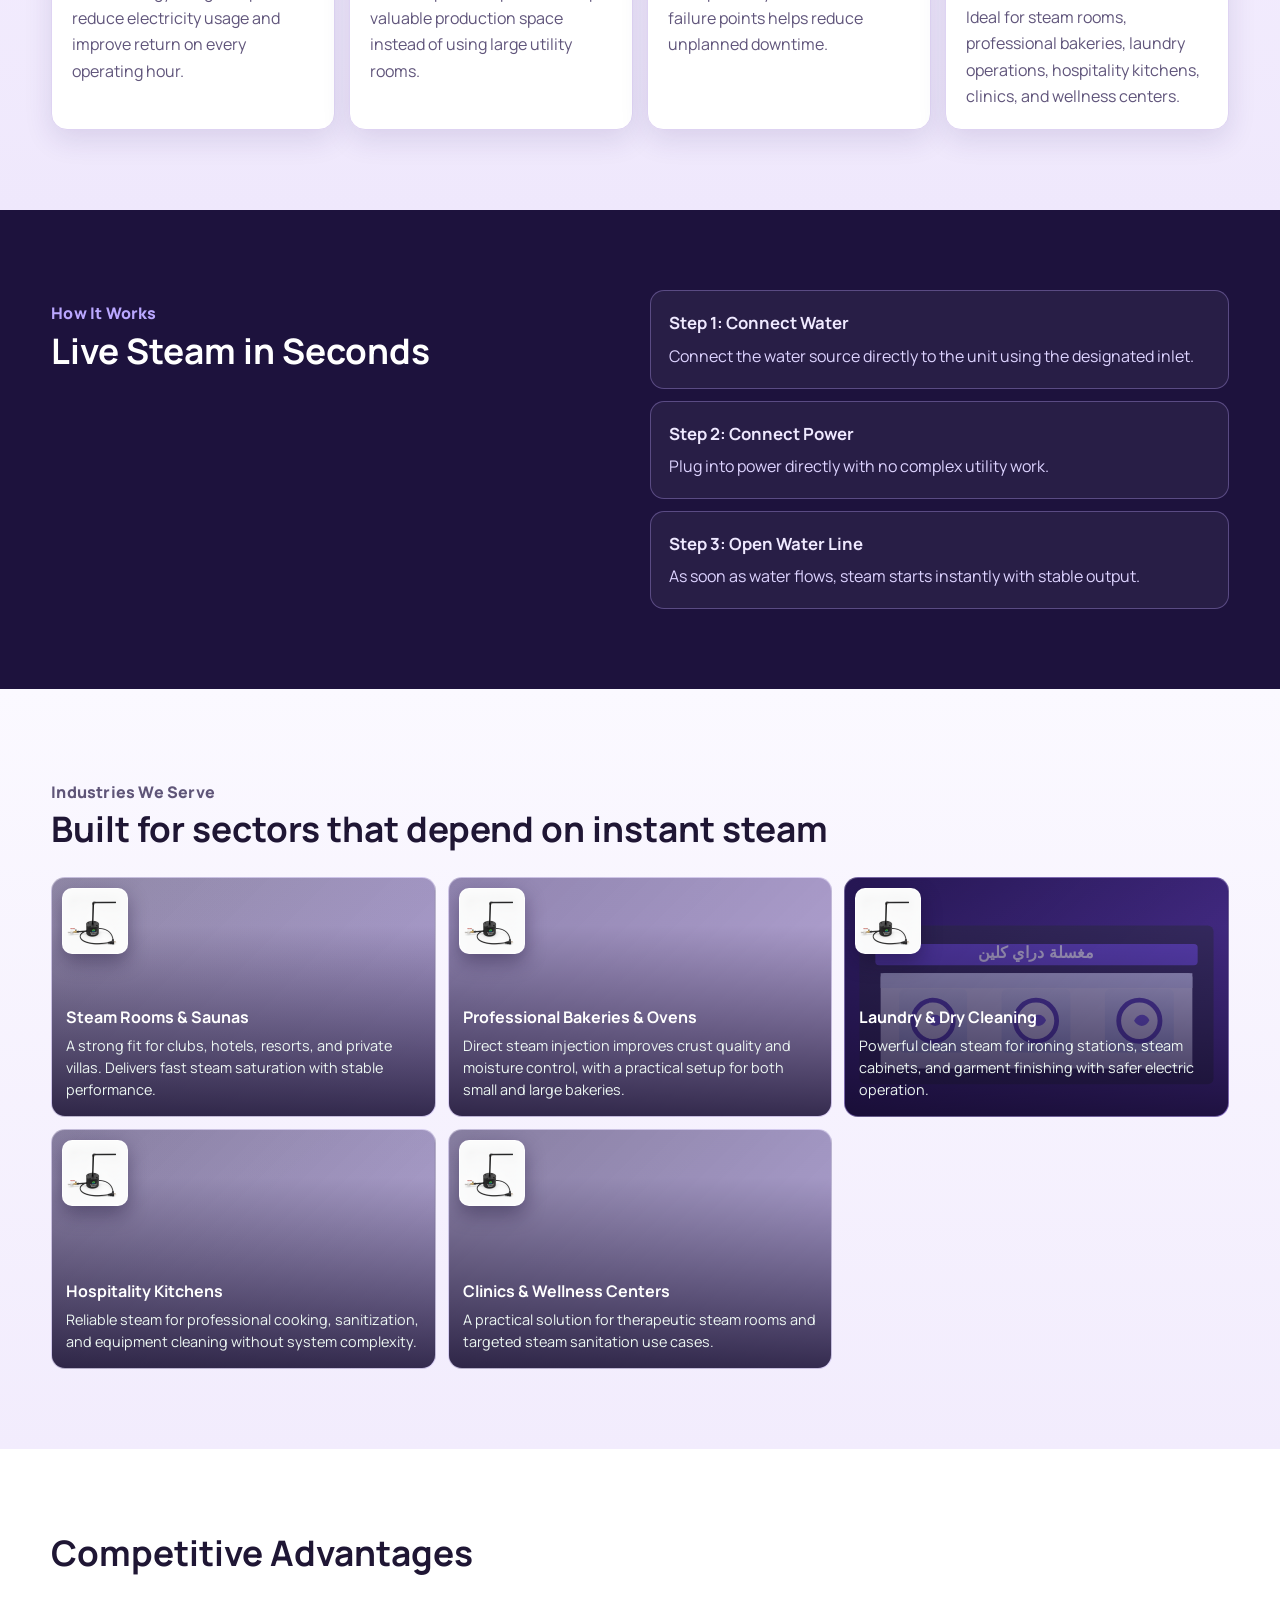
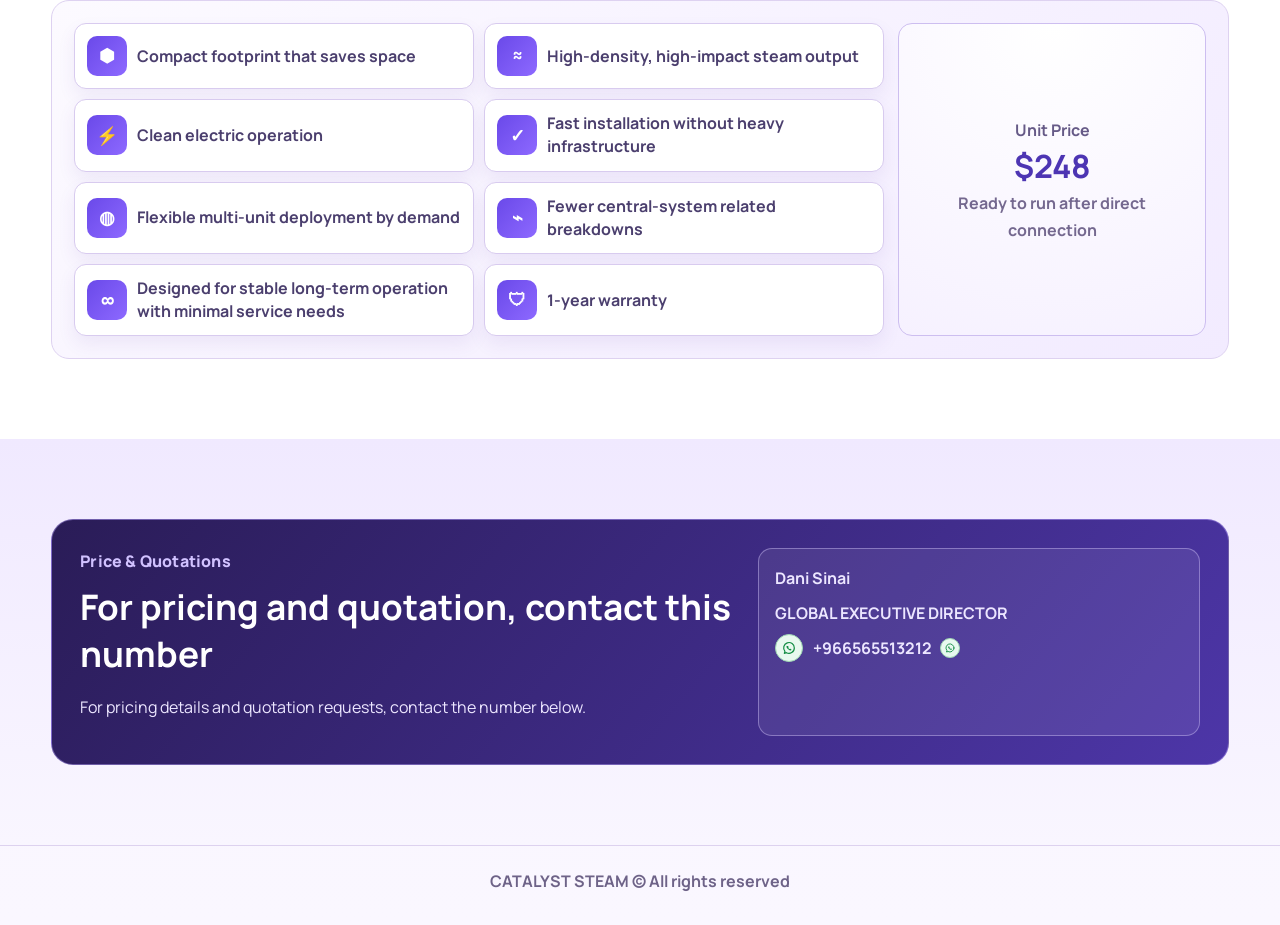
==== commit b7f6fd77: "Remove WhatsApp Direct wording, use WhatsApp only in both languages" ====
--- a/index.html
+++ b/index.html
@@ -50,7 +50,7 @@
             <path d="M9 9.5c.2-.5.5-.5.7-.5h.6c.2 0 .4.1.5.4l.5 1.2c.1.2.1.4 0 .6l-.3.5c-.1.1-.1.3 0 .4.3.6.9 1.1 1.5 1.4.1.1.3.1.4 0l.5-.3c.2-.1.4-.1.6 0l1.2.5c.3.1.4.3.4.5v.6c0 .2 0 .5-.5.7-.5.2-1.2.3-2.2-.1-1-.4-2.2-1.3-3-2.2s-1.4-1.9-1.6-2.8c-.2-1 .1-1.7.2-1.9Z" fill="currentColor"/>
           </svg>
         </span>
-        <span data-i18n="cta_whatsapp_top">WhatsApp Direct</span>
+        <span data-i18n="cta_whatsapp_top">WhatsApp</span>
       </a>
     </div>
   </header>
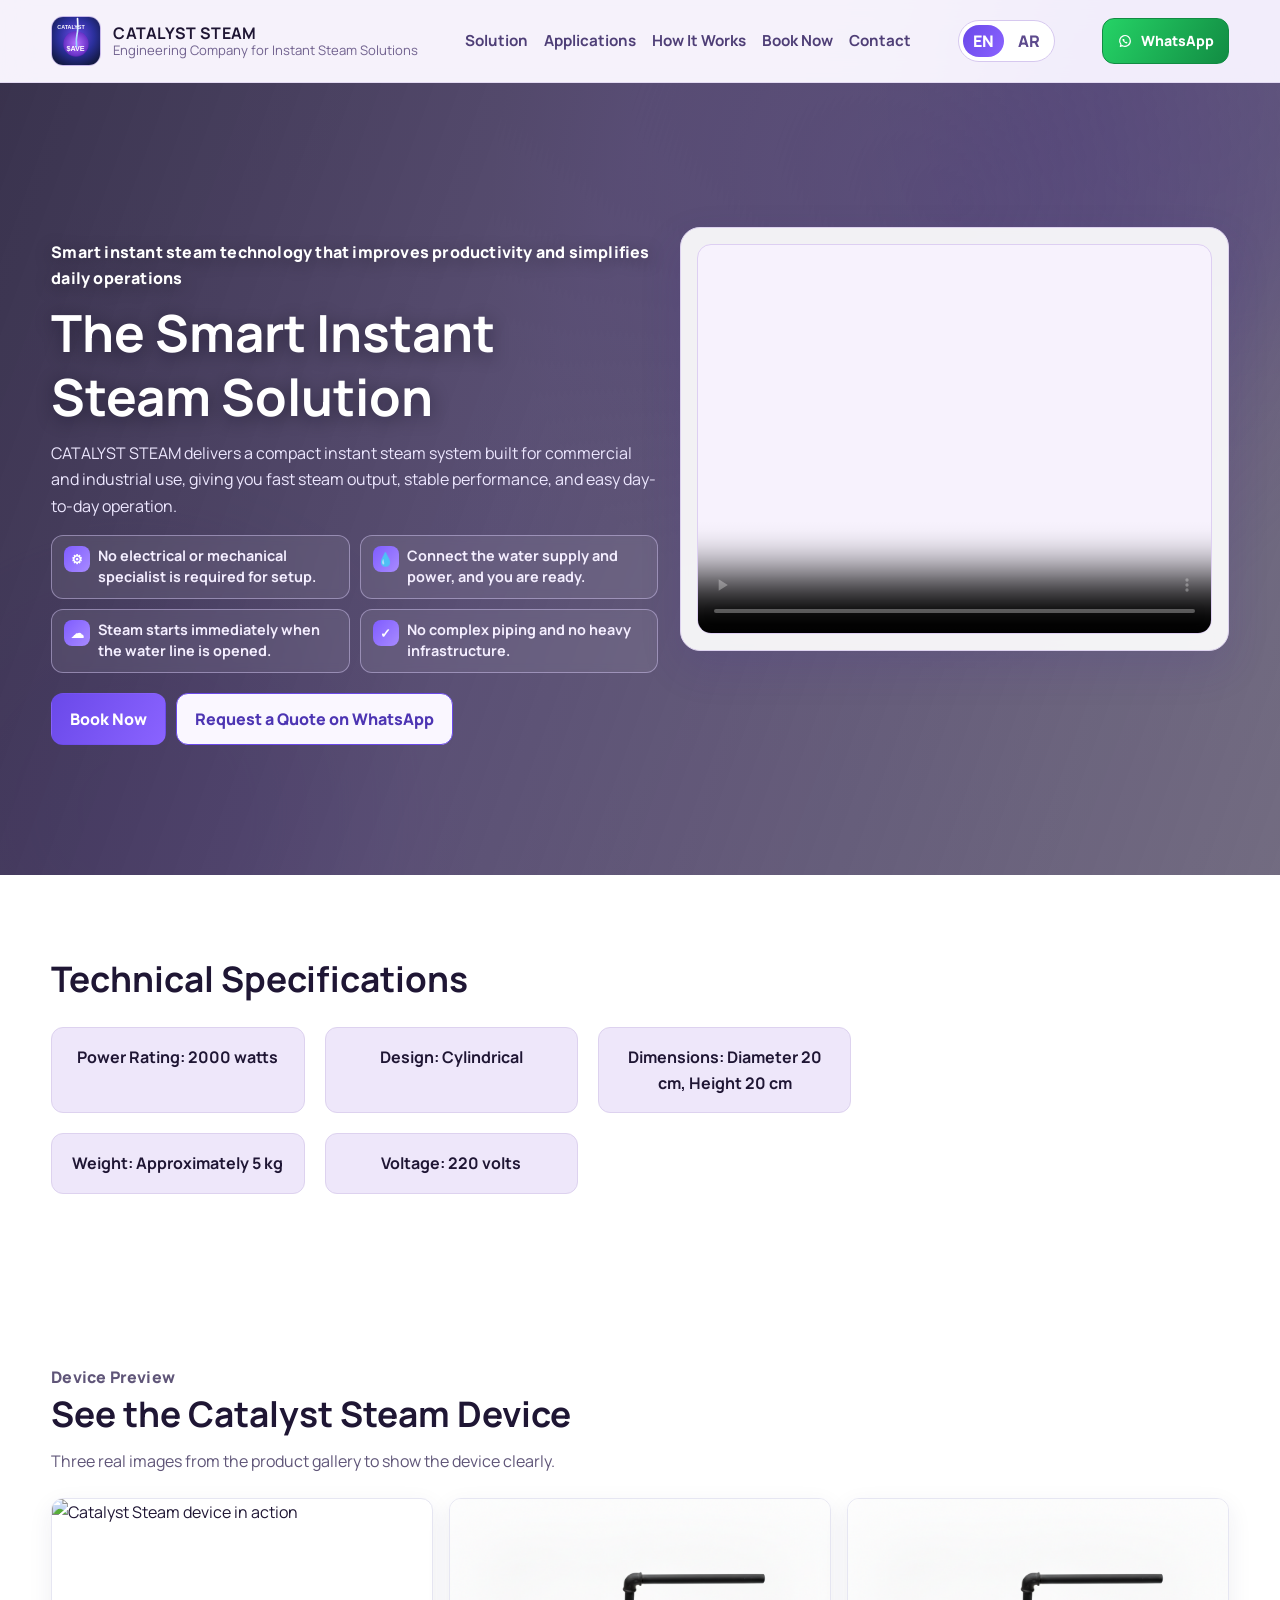
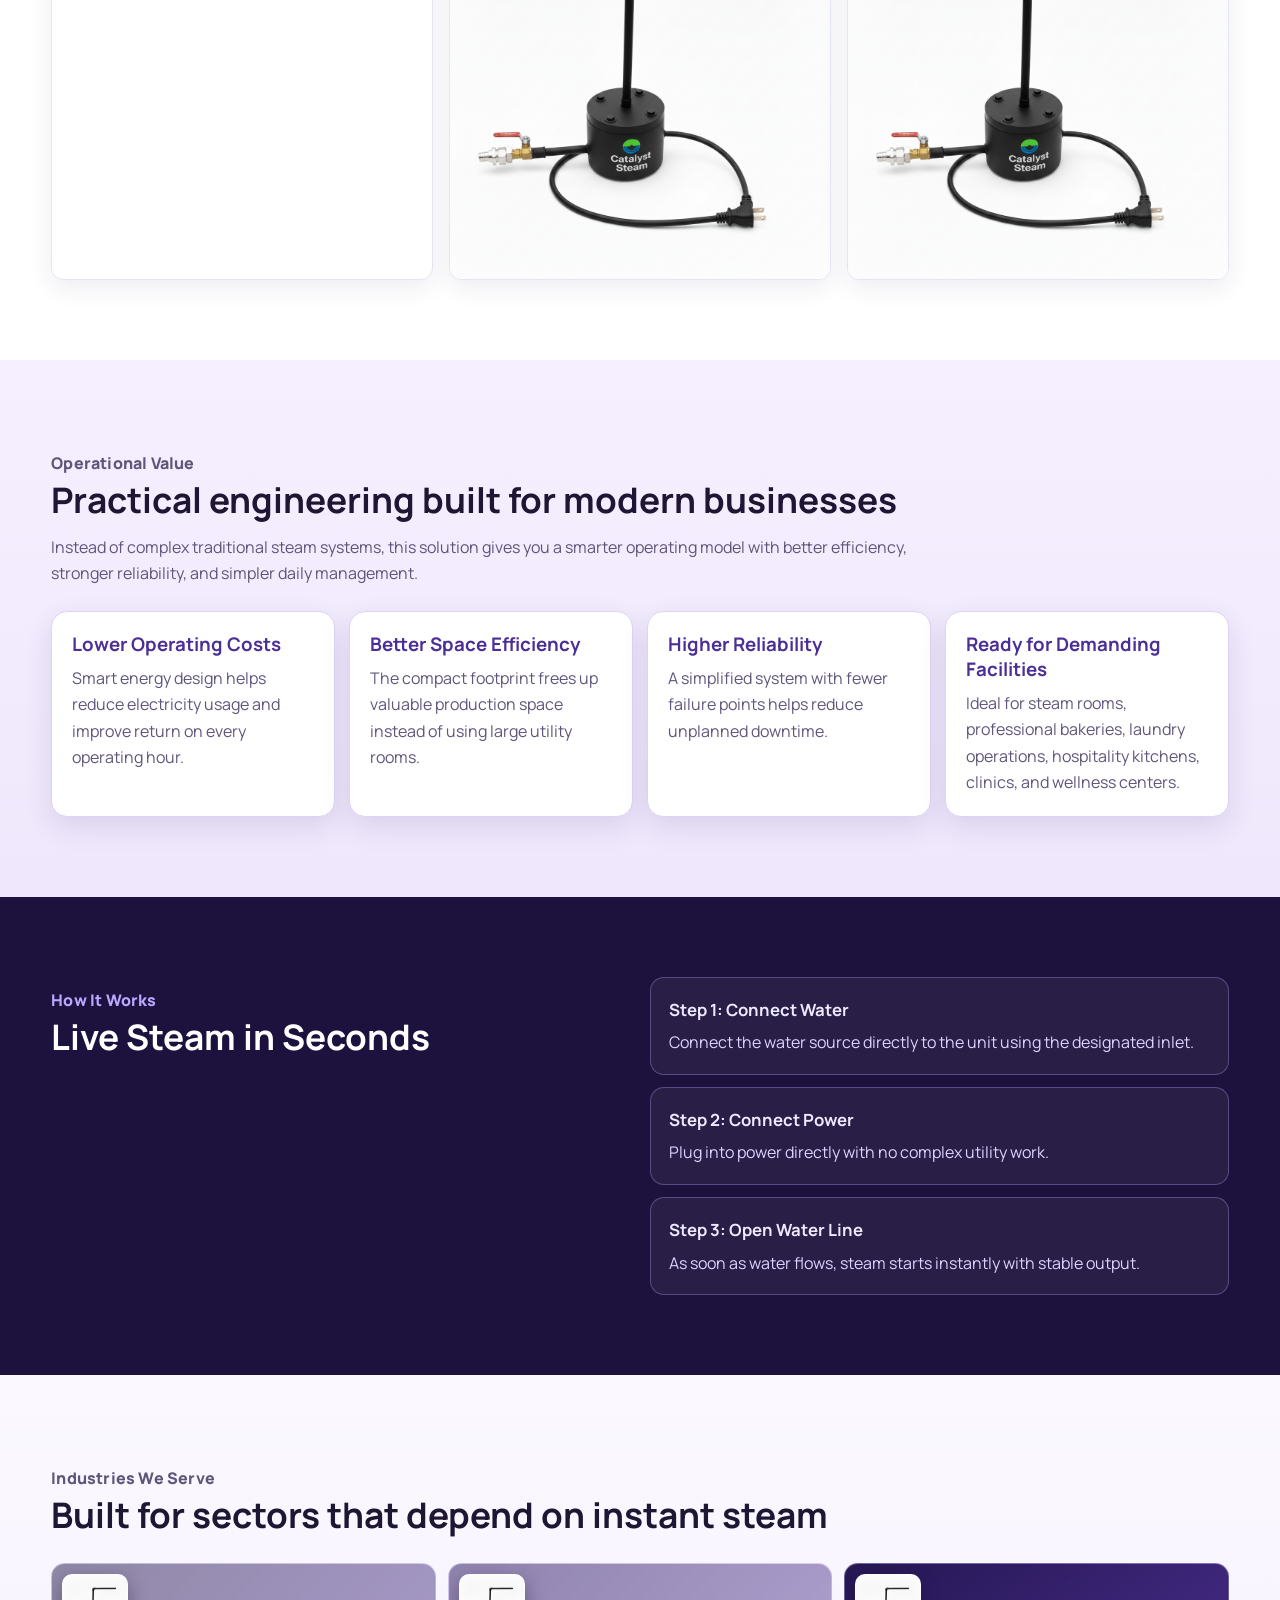
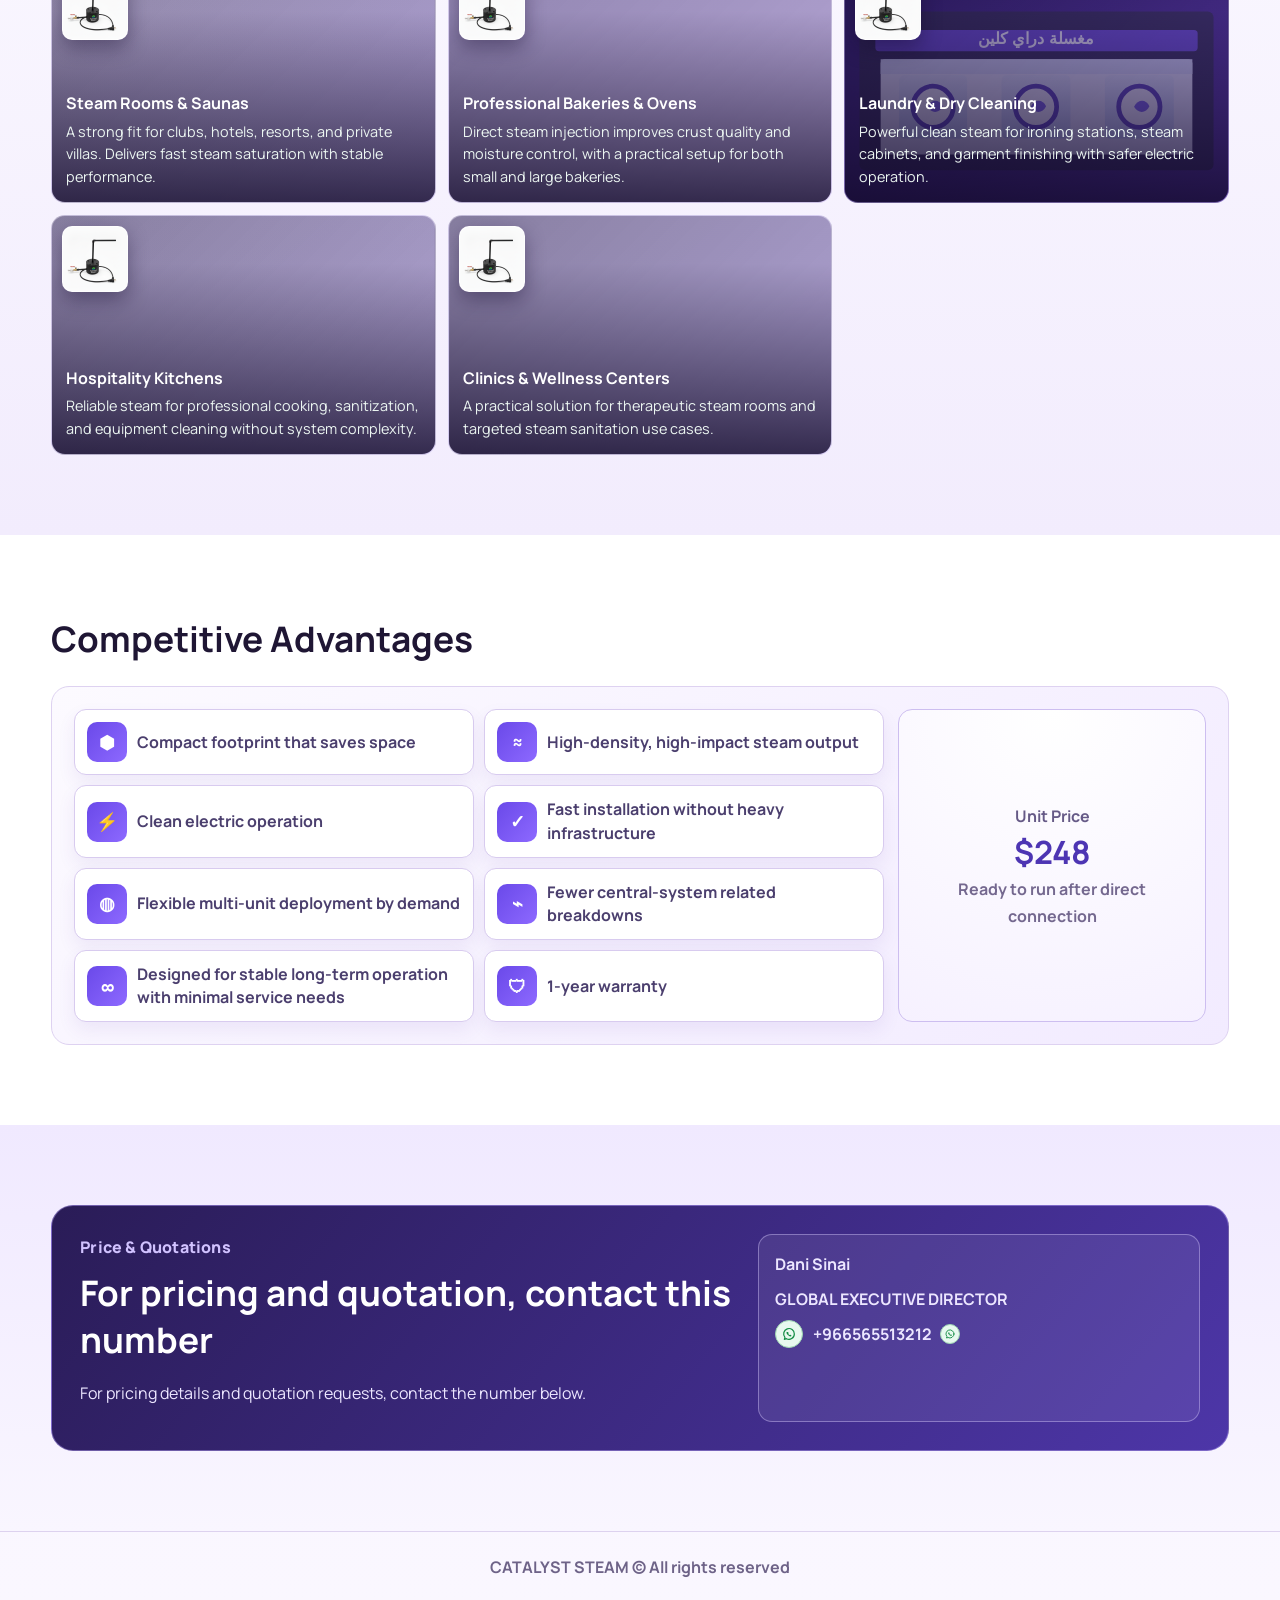
==== commit 1c65f399: "Add 3-image product gallery section in homepage" ====
--- a/index.html
+++ b/index.html
@@ -125,6 +125,27 @@
       </div>
     </section>
 
+    <section class="section product-gallery" id="product-gallery">
+      <div class="container">
+        <div class="section-head reveal">
+          <p class="kicker">Device Preview</p>
+          <h2>See the Catalyst Steam Device</h2>
+          <p class="muted">Three real images from the product gallery to show the device clearly.</p>
+        </div>
+        <div class="gallery-grid reveal">
+          <article class="gallery-item">
+            <img src="assets/media/product-in-action.png" alt="Catalyst Steam device in action" />
+          </article>
+          <article class="gallery-item">
+            <img src="assets/media/product-look.png" alt="Catalyst Steam device look" />
+          </article>
+          <article class="gallery-item">
+            <img src="pic4.png" alt="Catalyst Steam device view" />
+          </article>
+        </div>
+      </div>
+    </section>
+
     <section class="section solution" id="solution">
       <div class="container">
         <div class="section-head reveal">
--- a/styles.css
+++ b/styles.css
@@ -388,6 +388,32 @@
 
 .solution {
   background: linear-gradient(180deg, #f5efff 0%, #efe8fc 100%);
+}
+
+.product-gallery {
+  background: #fff;
+}
+
+.gallery-grid {
+  display: grid;
+  grid-template-columns: repeat(auto-fit, minmax(220px, 1fr));
+  gap: 16px;
+  align-items: stretch;
+}
+
+.gallery-item {
+  border: 1px solid #e6e6f2;
+  border-radius: 12px;
+  overflow: hidden;
+  background: #fff;
+  box-shadow: 0 8px 24px rgba(34, 34, 90, 0.08);
+}
+
+.gallery-item img {
+  width: 100%;
+  display: block;
+  height: auto;
+  object-fit: cover;
 }
 
 .specs {
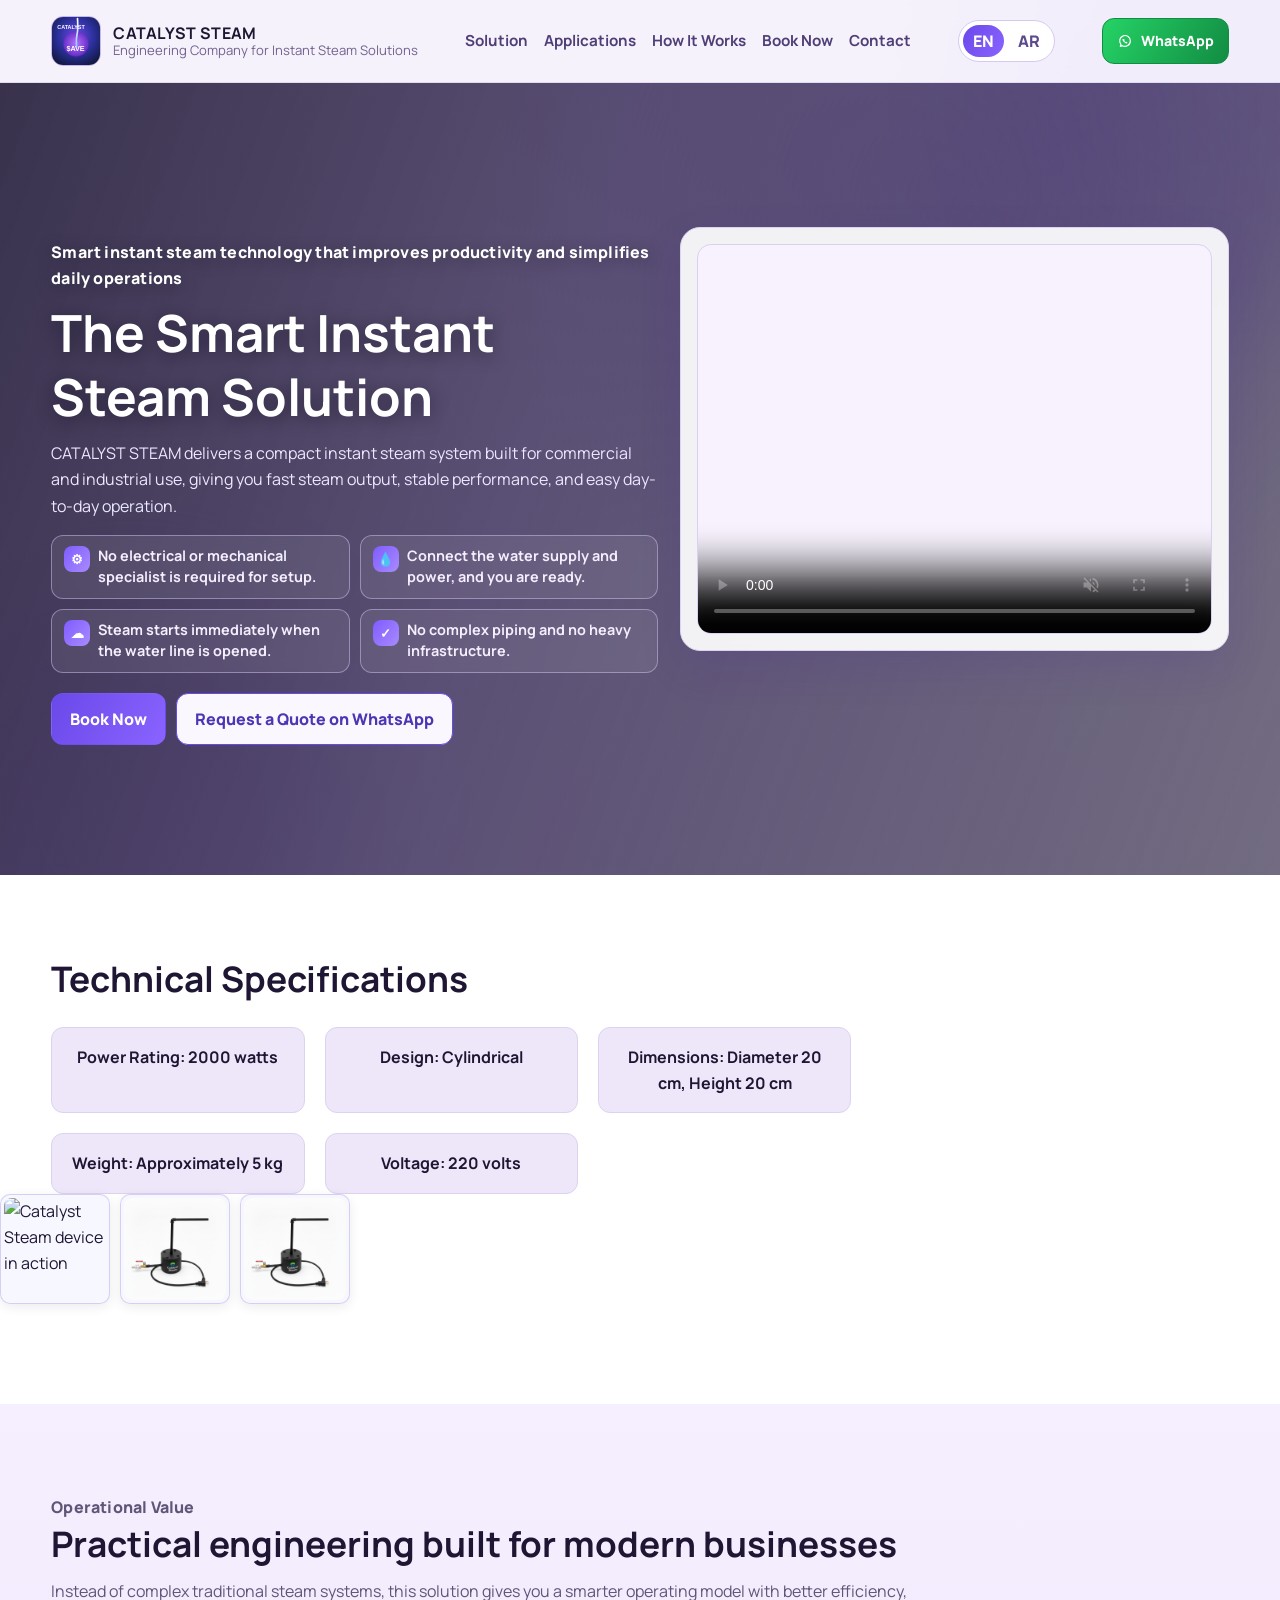
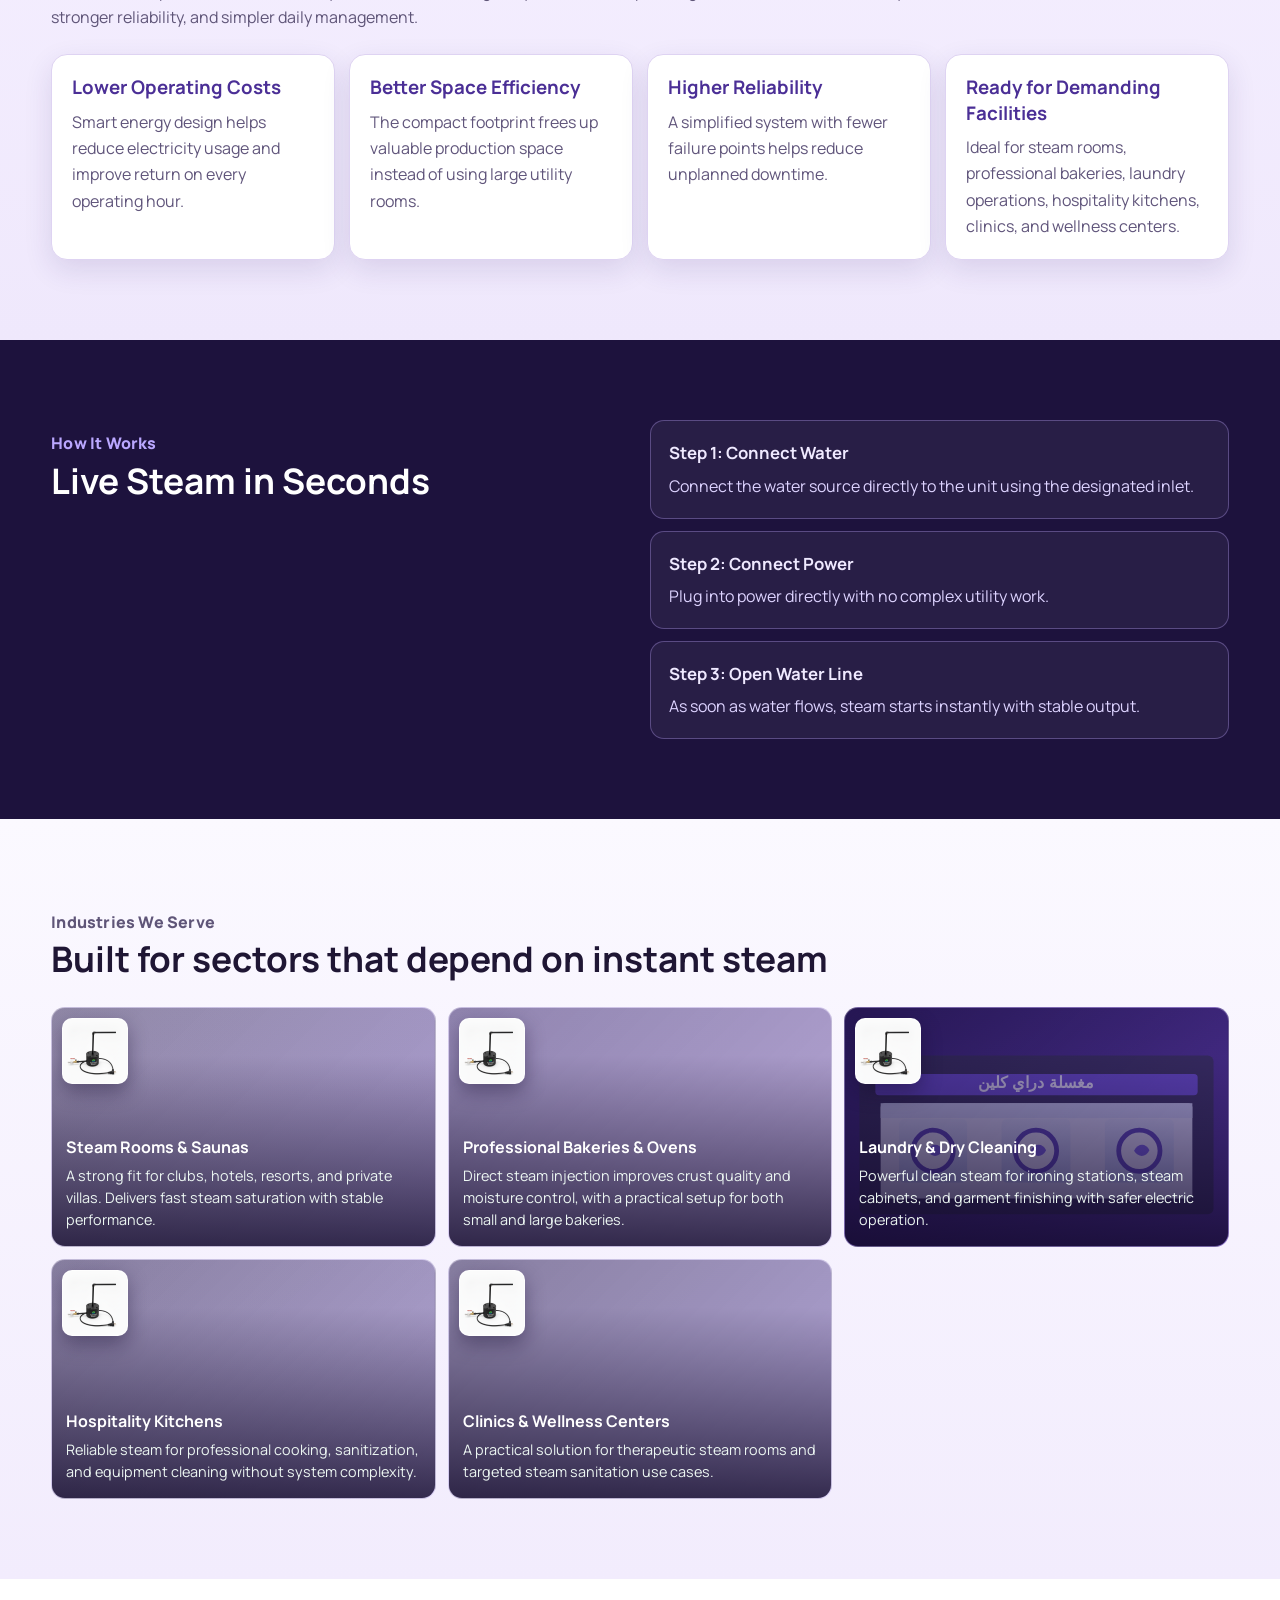
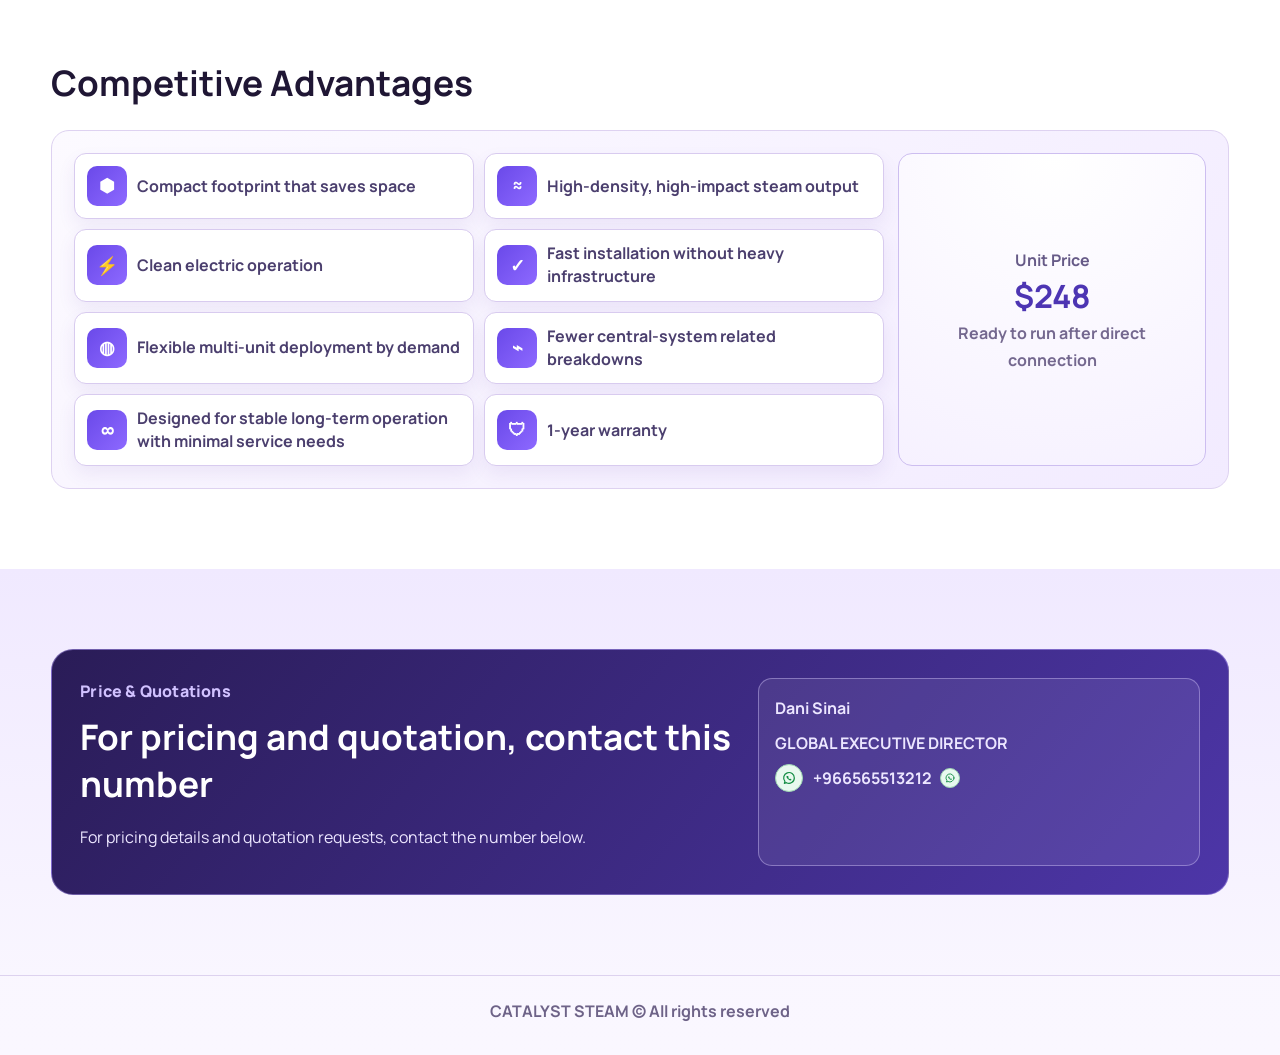
==== commit 4a335ef6: "Move device images to compact fixtures near specs, remove big gallery section" ====
--- a/index.html
+++ b/index.html
@@ -123,25 +123,15 @@
           </div>
         </div>
       </div>
-    </section>
-
-    <section class="section product-gallery" id="product-gallery">
-      <div class="container">
-        <div class="section-head reveal">
-          <p class="kicker">Device Preview</p>
-          <h2>See the Catalyst Steam Device</h2>
-          <p class="muted">Three real images from the product gallery to show the device clearly.</p>
-        </div>
-        <div class="gallery-grid reveal">
-          <article class="gallery-item">
-            <img src="assets/media/product-in-action.png" alt="Catalyst Steam device in action" />
-          </article>
-          <article class="gallery-item">
-            <img src="assets/media/product-look.png" alt="Catalyst Steam device look" />
-          </article>
-          <article class="gallery-item">
-            <img src="pic4.png" alt="Catalyst Steam device view" />
-          </article>
+      <div class="spec-snapshots">
+        <div class="spec-snap" title="Device in action">
+          <img src="assets/media/product-in-action.png" alt="Catalyst Steam device in action" />
+        </div>
+        <div class="spec-snap" title="Device look">
+          <img src="assets/media/product-look.png" alt="Catalyst Steam device look" />
+        </div>
+        <div class="spec-snap" title="Device view">
+          <img src="pic4.png" alt="Catalyst Steam device view" />
         </div>
       </div>
     </section>
--- a/styles.css
+++ b/styles.css
@@ -390,30 +390,27 @@
   background: linear-gradient(180deg, #f5efff 0%, #efe8fc 100%);
 }
 
-.product-gallery {
-  background: #fff;
-}
-
-.gallery-grid {
-  display: grid;
-  grid-template-columns: repeat(auto-fit, minmax(220px, 1fr));
-  gap: 16px;
-  align-items: stretch;
-}
-
-.gallery-item {
-  border: 1px solid #e6e6f2;
-  border-radius: 12px;
-  overflow: hidden;
-  background: #fff;
-  box-shadow: 0 8px 24px rgba(34, 34, 90, 0.08);
-}
-
-.gallery-item img {
+.spec-snapshots {
+  display: flex;
+  gap: 10px;
+  margin-bottom: 20px;
+  flex-wrap: wrap;
+}
+
+.spec-snap {
+  width: calc(33.333% - 6.66px);
+  max-width: 110px;
+  border: 1px solid rgba(151, 136, 225, 0.35);
+  border-radius: 10px;
+  background: rgba(245, 244, 255, 0.75);
+  padding: 3px;
+  box-shadow: 0 3px 12px rgba(0, 0, 0, 0.08);
+}
+
+.spec-snap img {
   width: 100%;
   display: block;
-  height: auto;
-  object-fit: cover;
+  border-radius: 8px;
 }
 
 .specs {
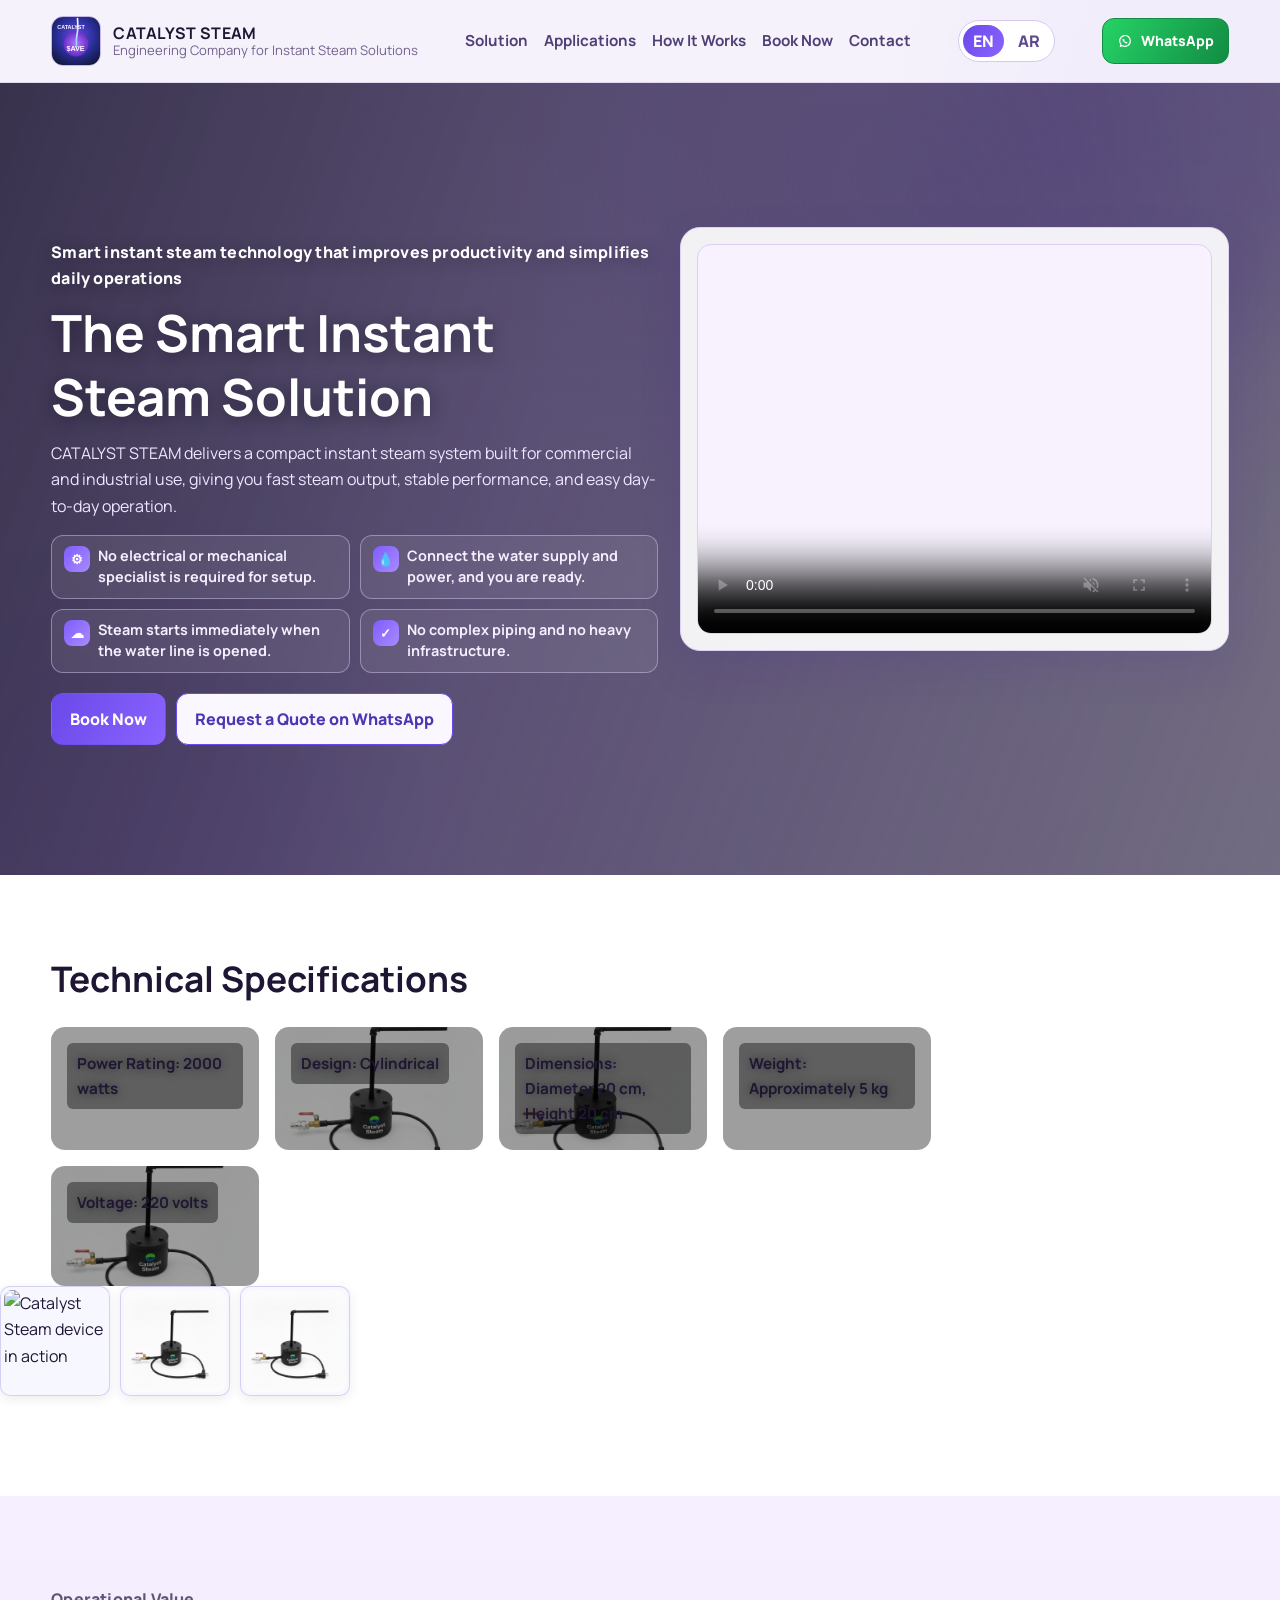
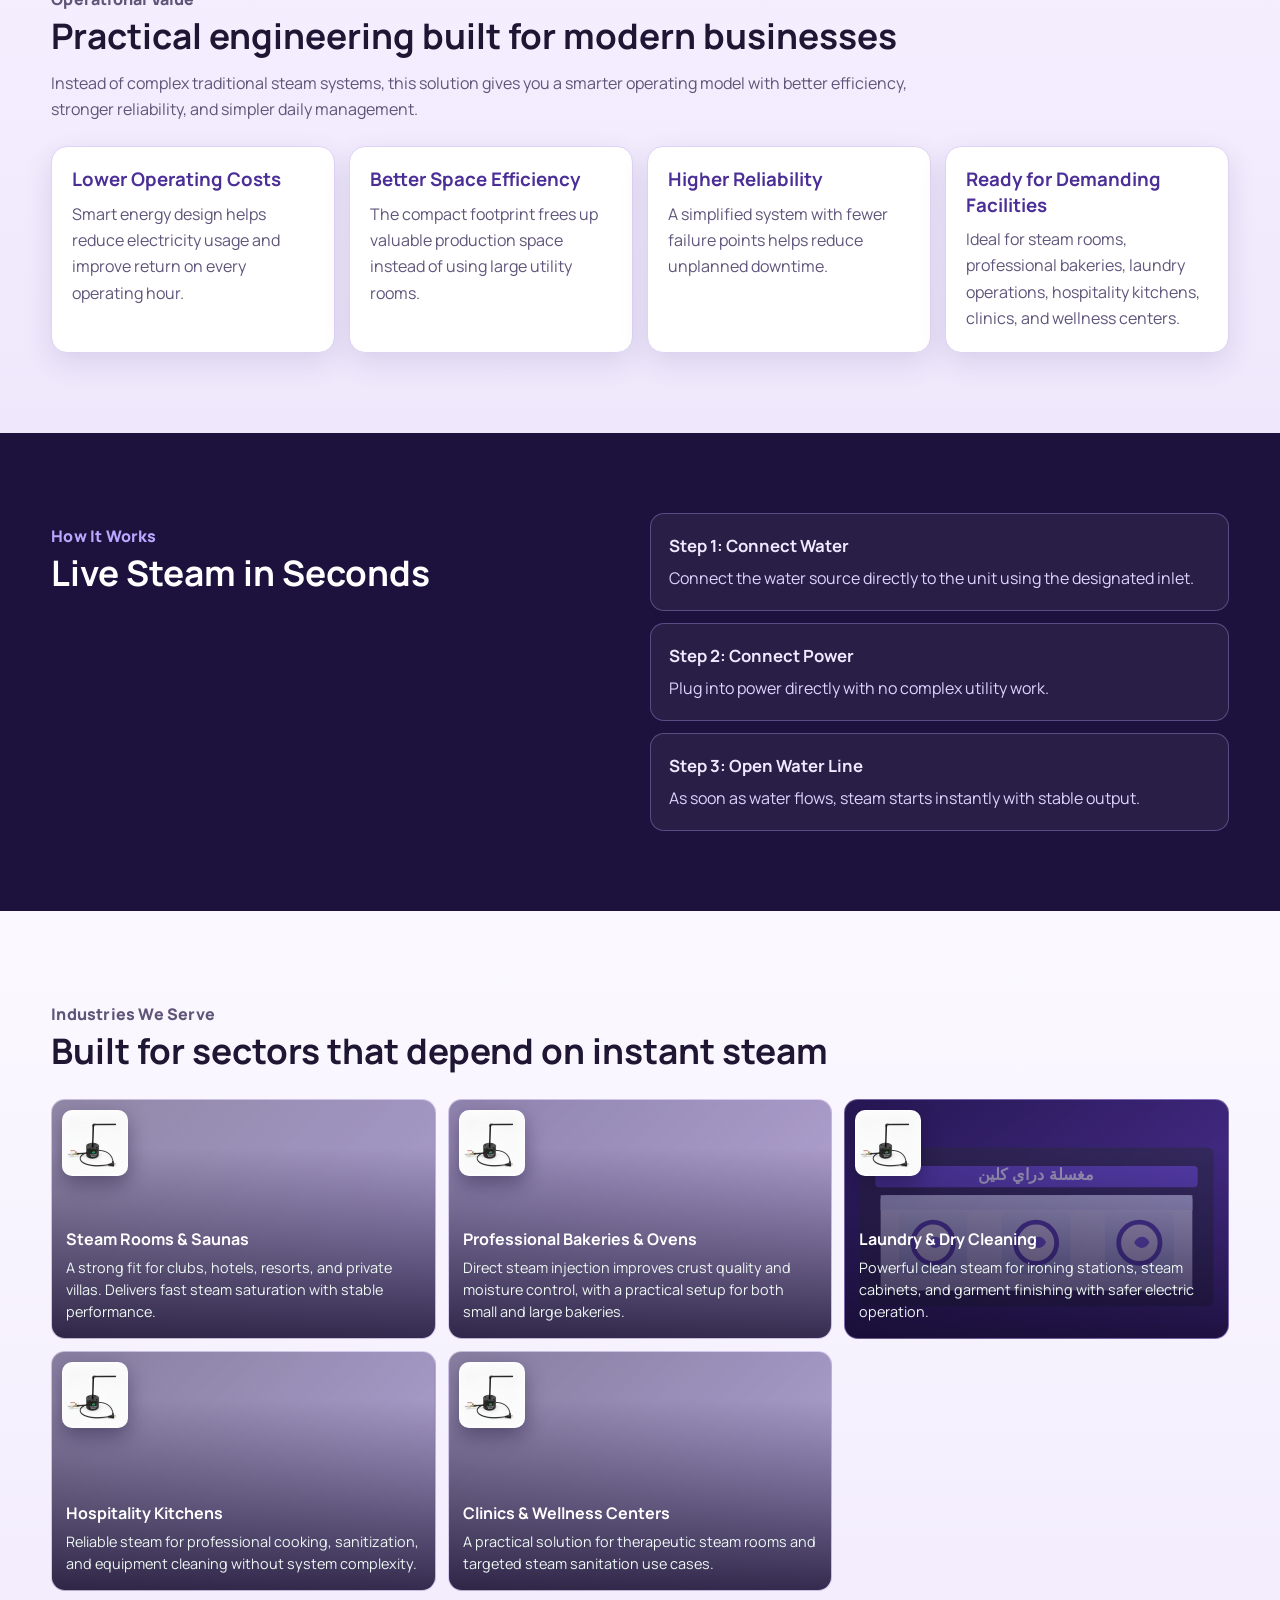
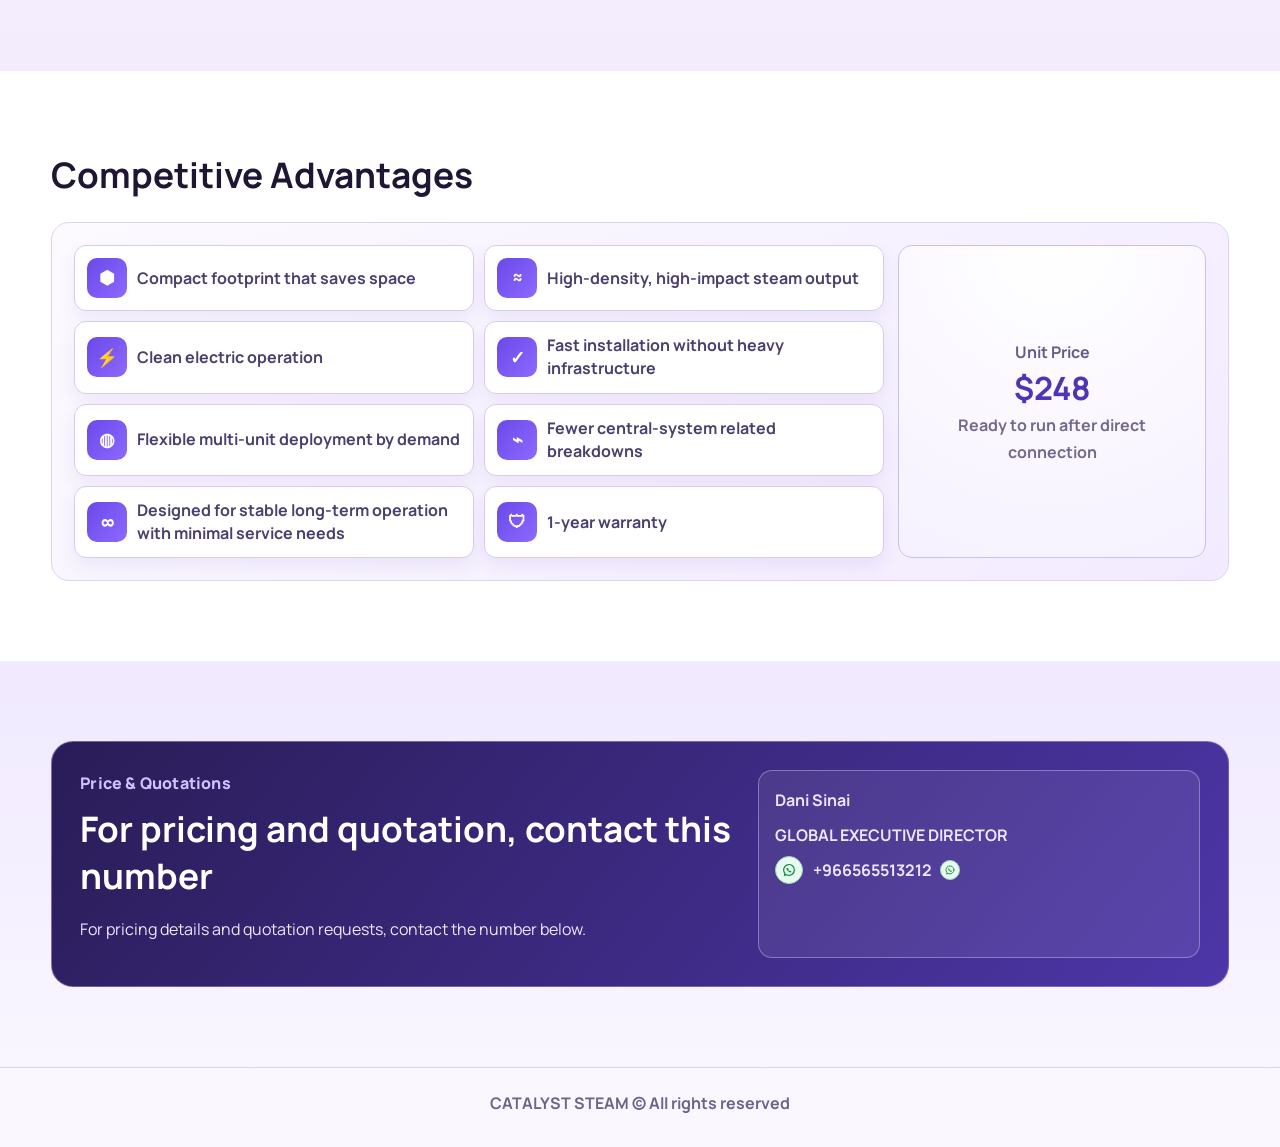
==== commit c2fd7e10: "Make spec cards have image backgrounds with overlay labels" ====
--- a/index.html
+++ b/index.html
@@ -106,19 +106,19 @@
           <h2 data-i18n="specs_title">Technical Specifications</h2>
         </div>
         <div class="specs-grid reveal">
-          <div class="spec-item">
+          <div class="spec-item spec-item-image spec-img-1">
             <strong data-i18n="specs_power">Power Rating: 2000 watts</strong>
           </div>
-          <div class="spec-item">
+          <div class="spec-item spec-item-image spec-img-2">
             <strong data-i18n="specs_design">Design: Cylindrical</strong>
           </div>
-          <div class="spec-item">
+          <div class="spec-item spec-item-image spec-img-3">
             <strong data-i18n="specs_dimensions">Dimensions: Diameter 20 cm, Height 20 cm</strong>
           </div>
-          <div class="spec-item">
+          <div class="spec-item spec-item-image spec-img-1">
             <strong data-i18n="specs_weight">Weight: Approximately 5 kg</strong>
           </div>
-          <div class="spec-item">
+          <div class="spec-item spec-item-image spec-img-2">
             <strong data-i18n="specs_voltage">Voltage: 220 volts</strong>
           </div>
         </div>
--- a/styles.css
+++ b/styles.css
@@ -419,18 +419,51 @@
 
 .specs-grid {
   display: grid;
-  grid-template-columns: repeat(auto-fit, minmax(200px, 1fr));
-  gap: 20px;
-  max-width: 800px;
+  grid-template-columns: repeat(auto-fit, minmax(180px, 1fr));
+  gap: 16px;
+  max-width: 880px;
 }
 
 .spec-item {
-  background: var(--bg-alt);
-  border: 1px solid var(--line);
-  border-radius: 12px;
-  padding: 16px;
-  text-align: center;
-}
+  min-height: 120px;
+  border-radius: 14px;
+  overflow: hidden;
+  position: relative;
+  border: 0;
+  padding: 0;
+}
+
+.spec-item strong {
+  position: relative;
+  z-index: 2;
+  color: #fff;
+  font-size: 0.95rem;
+  font-weight: 700;
+  text-shadow: 0 0 10px rgba(0,0,0,0.5);
+  display: inline-block;
+  margin: 16px;
+  background: rgba(0, 0, 0, 0.4);
+  border-radius: 6px;
+  padding: 8px 10px;
+}
+
+.spec-item::before {
+  content: "";
+  position: absolute;
+  inset: 0;
+  background: rgba(0,0,0,0.38);
+  z-index: 1;
+}
+
+.spec-item-image {
+  background-size: cover;
+  background-position: 50% 50%;
+  background-repeat: no-repeat;
+}
+
+.spec-img-1 { background-image: url('assets/media/product-in-action.png'); }
+.spec-img-2 { background-image: url('assets/media/product-look.png'); }
+.spec-img-3 { background-image: url('pic4.png'); }
 
 .spec-item strong {
   color: var(--ink);
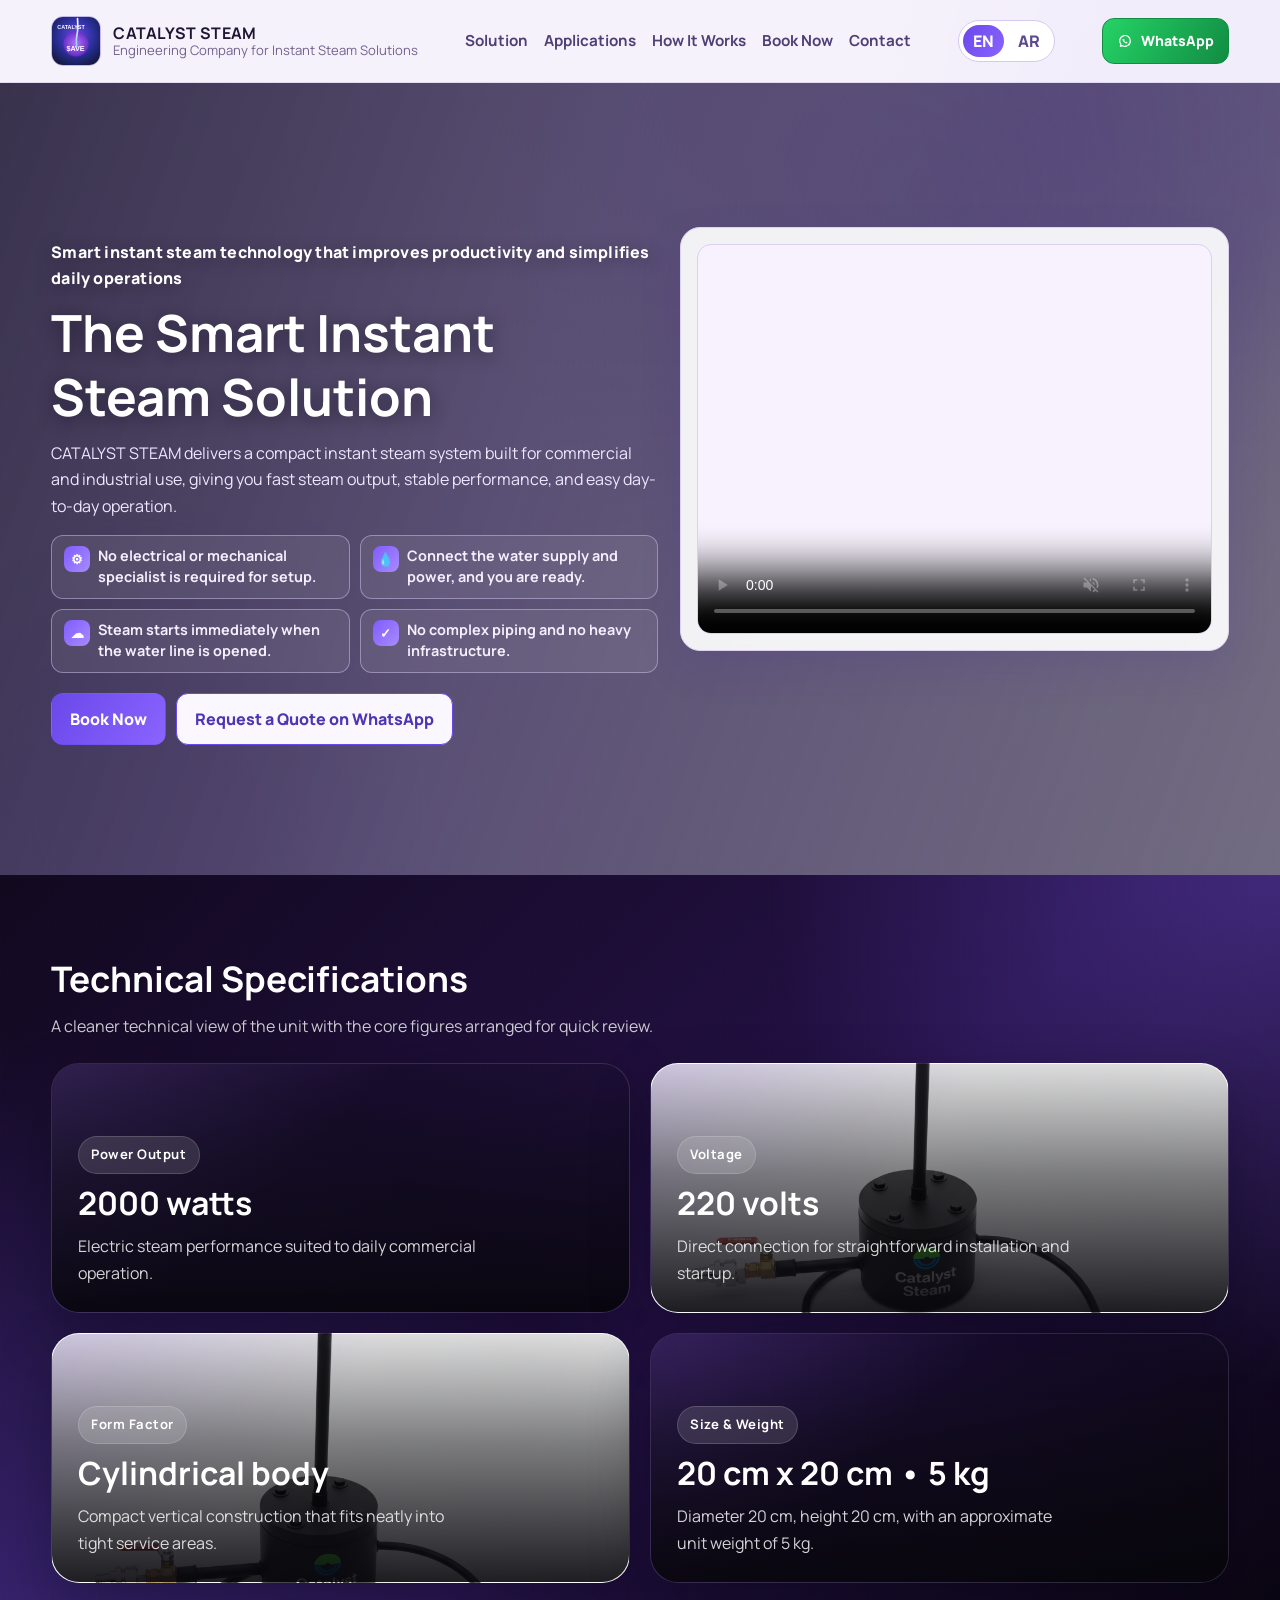
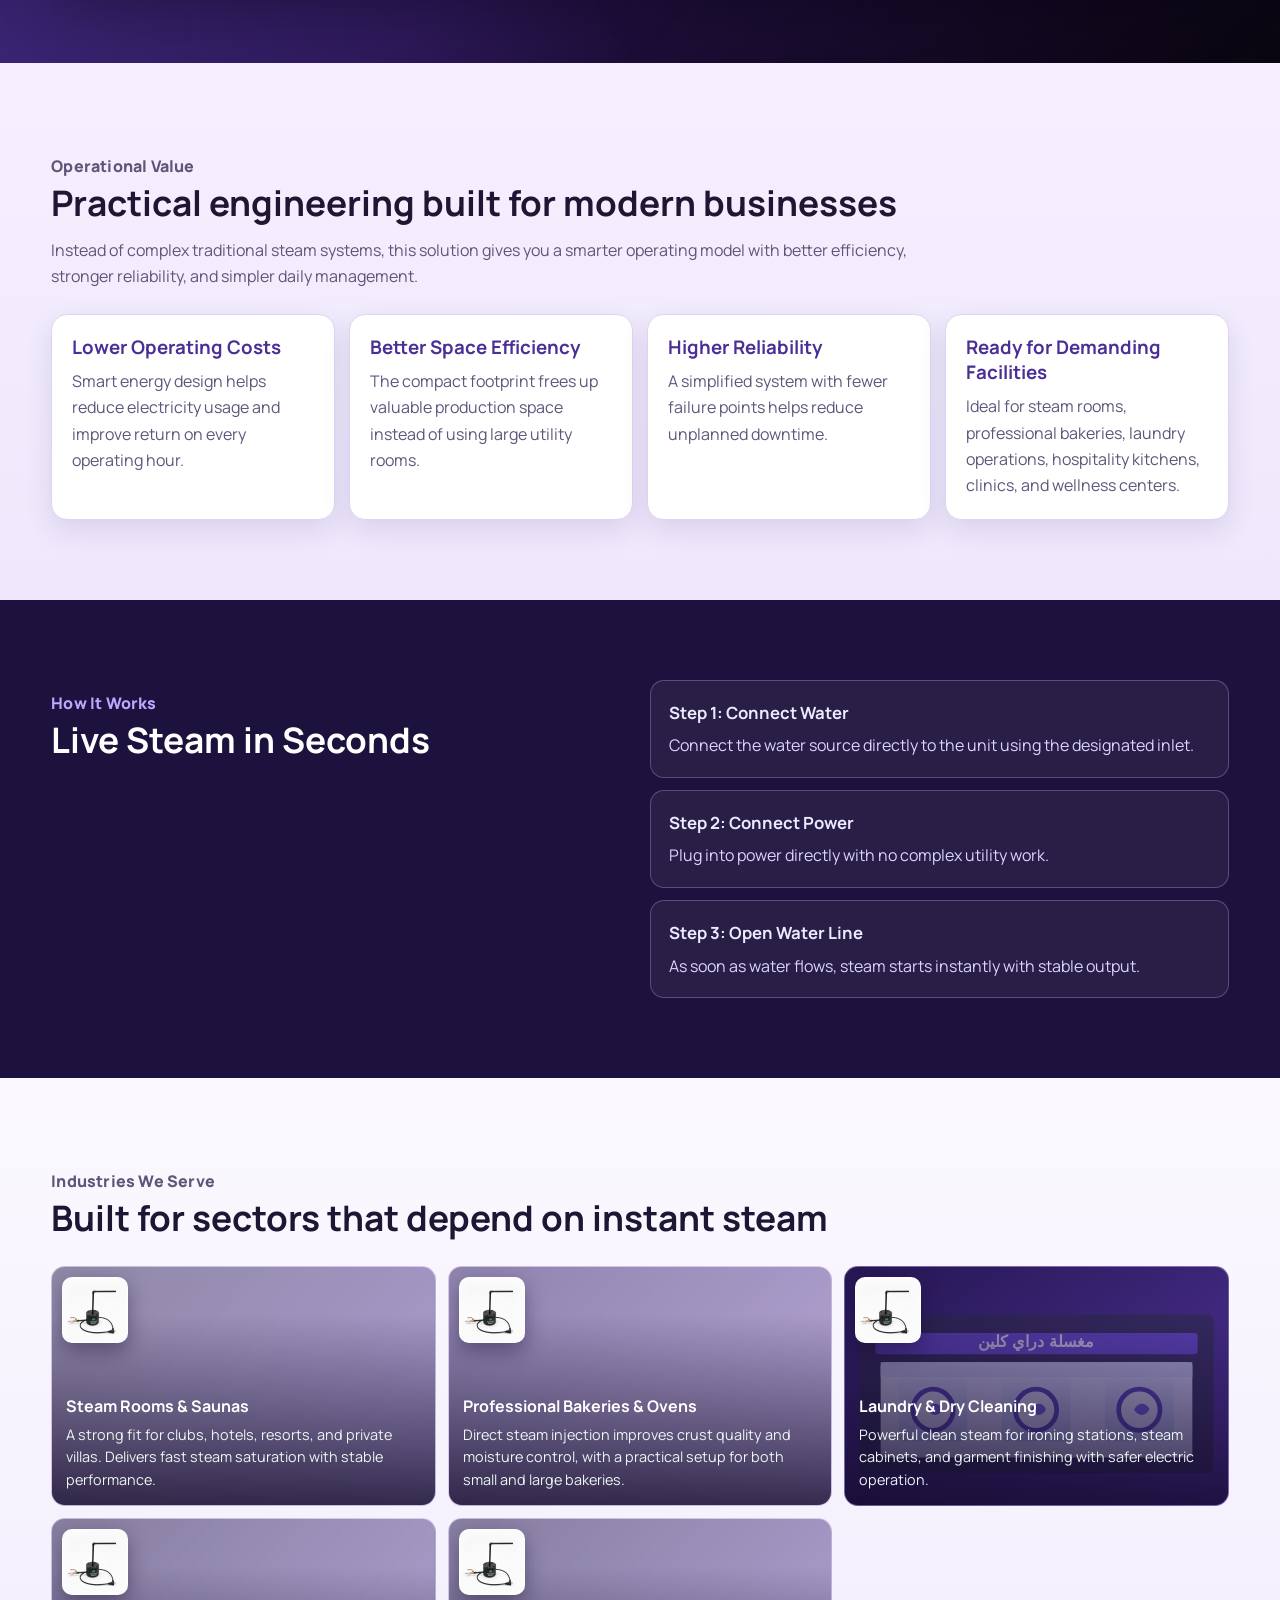
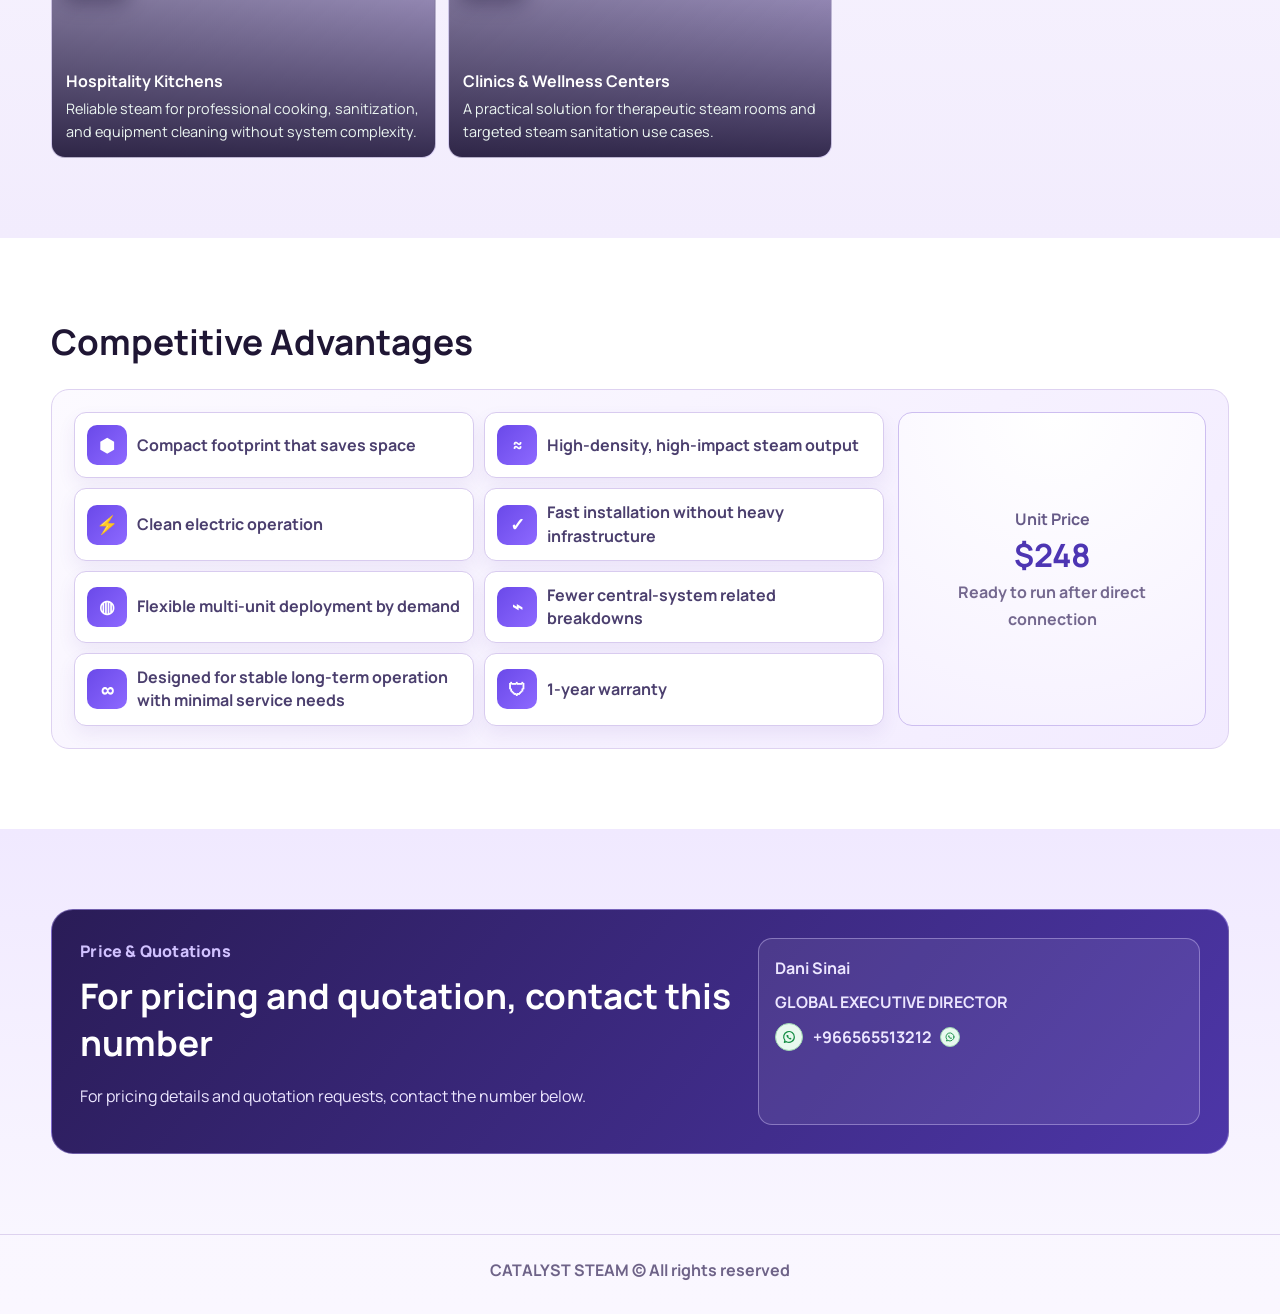
==== commit 6787077a: "Redesign technical specs section" ====
--- a/index.html
+++ b/index.html
@@ -104,34 +104,29 @@
       <div class="container">
         <div class="section-head reveal">
           <h2 data-i18n="specs_title">Technical Specifications</h2>
+          <p data-i18n="specs_intro">A cleaner technical view of the unit with the core figures arranged for quick review.</p>
         </div>
         <div class="specs-grid reveal">
-          <div class="spec-item spec-item-image spec-img-1">
-            <strong data-i18n="specs_power">Power Rating: 2000 watts</strong>
-          </div>
-          <div class="spec-item spec-item-image spec-img-2">
-            <strong data-i18n="specs_design">Design: Cylindrical</strong>
-          </div>
-          <div class="spec-item spec-item-image spec-img-3">
-            <strong data-i18n="specs_dimensions">Dimensions: Diameter 20 cm, Height 20 cm</strong>
-          </div>
-          <div class="spec-item spec-item-image spec-img-1">
-            <strong data-i18n="specs_weight">Weight: Approximately 5 kg</strong>
-          </div>
-          <div class="spec-item spec-item-image spec-img-2">
-            <strong data-i18n="specs_voltage">Voltage: 220 volts</strong>
-          </div>
-        </div>
-      </div>
-      <div class="spec-snapshots">
-        <div class="spec-snap" title="Device in action">
-          <img src="assets/media/product-in-action.png" alt="Catalyst Steam device in action" />
-        </div>
-        <div class="spec-snap" title="Device look">
-          <img src="assets/media/product-look.png" alt="Catalyst Steam device look" />
-        </div>
-        <div class="spec-snap" title="Device view">
-          <img src="pic4.png" alt="Catalyst Steam device view" />
+          <article class="spec-card spec-card-power">
+            <span class="spec-label" data-i18n="specs_power_label">Power Output</span>
+            <h3 data-i18n="specs_power_title">2000 watts</h3>
+            <p data-i18n="specs_power_desc">Electric steam performance suited to daily commercial operation.</p>
+          </article>
+          <article class="spec-card spec-card-voltage">
+            <span class="spec-label" data-i18n="specs_voltage_label">Voltage</span>
+            <h3 data-i18n="specs_voltage_title">220 volts</h3>
+            <p data-i18n="specs_voltage_desc">Direct connection for straightforward installation and startup.</p>
+          </article>
+          <article class="spec-card spec-card-design">
+            <span class="spec-label" data-i18n="specs_design_label">Form Factor</span>
+            <h3 data-i18n="specs_design_title">Cylindrical body</h3>
+            <p data-i18n="specs_design_desc">Compact vertical construction that fits neatly into tight service areas.</p>
+          </article>
+          <article class="spec-card spec-card-size">
+            <span class="spec-label" data-i18n="specs_size_label">Size &amp; Weight</span>
+            <h3 data-i18n="specs_size_title">20 cm x 20 cm • 5 kg</h3>
+            <p data-i18n="specs_size_desc">Diameter 20 cm, height 20 cm, with an approximate unit weight of 5 kg.</p>
+          </article>
         </div>
       </div>
     </section>
--- a/styles.css
+++ b/styles.css
@@ -390,83 +390,125 @@
   background: linear-gradient(180deg, #f5efff 0%, #efe8fc 100%);
 }
 
-.spec-snapshots {
-  display: flex;
-  gap: 10px;
-  margin-bottom: 20px;
-  flex-wrap: wrap;
-}
-
-.spec-snap {
-  width: calc(33.333% - 6.66px);
-  max-width: 110px;
-  border: 1px solid rgba(151, 136, 225, 0.35);
-  border-radius: 10px;
-  background: rgba(245, 244, 255, 0.75);
-  padding: 3px;
-  box-shadow: 0 3px 12px rgba(0, 0, 0, 0.08);
-}
-
-.spec-snap img {
-  width: 100%;
-  display: block;
-  border-radius: 8px;
-}
-
 .specs {
-  background: #fff;
-}
-
-.specs-grid {
-  display: grid;
-  grid-template-columns: repeat(auto-fit, minmax(180px, 1fr));
-  gap: 16px;
-  max-width: 880px;
-}
-
-.spec-item {
-  min-height: 120px;
-  border-radius: 14px;
+  position: relative;
   overflow: hidden;
-  position: relative;
-  border: 0;
-  padding: 0;
-}
-
-.spec-item strong {
-  position: relative;
-  z-index: 2;
-  color: #fff;
-  font-size: 0.95rem;
-  font-weight: 700;
-  text-shadow: 0 0 10px rgba(0,0,0,0.5);
-  display: inline-block;
-  margin: 16px;
-  background: rgba(0, 0, 0, 0.4);
-  border-radius: 6px;
-  padding: 8px 10px;
-}
-
-.spec-item::before {
+  background:
+    radial-gradient(circle at top right, rgba(138, 99, 255, 0.3), transparent 34%),
+    radial-gradient(circle at bottom left, rgba(109, 79, 223, 0.34), transparent 42%),
+    linear-gradient(135deg, #12091f 0%, #241147 56%, #09050f 100%);
+}
+
+.specs::before {
   content: "";
   position: absolute;
   inset: 0;
-  background: rgba(0,0,0,0.38);
+  background-image:
+    linear-gradient(rgba(255, 255, 255, 0.04) 1px, transparent 1px),
+    linear-gradient(90deg, rgba(255, 255, 255, 0.04) 1px, transparent 1px);
+  background-size: 48px 48px;
+  opacity: 0.2;
+  pointer-events: none;
+}
+
+.specs .container {
+  position: relative;
   z-index: 1;
 }
 
-.spec-item-image {
+.specs .section-head h2,
+.specs .section-head p {
+  color: #fff;
+}
+
+.specs .section-head p {
+  max-width: 760px;
+  color: rgba(255, 255, 255, 0.78);
+}
+
+.specs-grid {
+  display: grid;
+  grid-template-columns: repeat(2, minmax(0, 1fr));
+  gap: 20px;
+}
+
+.spec-card {
+  position: relative;
+  min-height: 250px;
+  padding: 26px;
+  border-radius: 28px;
+  overflow: hidden;
+  display: flex;
+  flex-direction: column;
+  justify-content: flex-end;
+  gap: 12px;
+  border: 1px solid rgba(255, 255, 255, 0.12);
   background-size: cover;
-  background-position: 50% 50%;
   background-repeat: no-repeat;
-}
-
-.spec-img-1 { background-image: url('assets/media/product-in-action.png'); }
-.spec-img-2 { background-image: url('assets/media/product-look.png'); }
-.spec-img-3 { background-image: url('pic4.png'); }
-
-.spec-item strong {
-  color: var(--ink);
+  box-shadow: 0 24px 60px rgba(3, 2, 10, 0.32);
+  isolation: isolate;
+}
+
+.spec-card::before {
+  content: "";
+  position: absolute;
+  inset: 0;
+  background:
+    linear-gradient(180deg, rgba(8, 8, 12, 0.12) 0%, rgba(8, 8, 12, 0.52) 44%, rgba(7, 6, 11, 0.9) 100%),
+    linear-gradient(135deg, rgba(159, 117, 247, 0.22), transparent 42%);
+  z-index: -1;
+}
+
+.spec-card > * {
+  position: relative;
+  z-index: 1;
+}
+
+.spec-label {
+  align-self: flex-start;
+  display: inline-flex;
+  padding: 7px 12px;
+  border-radius: 999px;
+  background: rgba(255, 255, 255, 0.13);
+  border: 1px solid rgba(255, 255, 255, 0.16);
+  color: #fff;
+  font-weight: 700;
+  font-size: 0.82rem;
+  letter-spacing: 0.04em;
+  backdrop-filter: blur(12px);
+}
+
+.spec-card h3 {
+  margin: 0;
+  color: #fff;
+  font-size: clamp(1.5rem, 2.8vw, 2rem);
+  line-height: 1.1;
+}
+
+.spec-card p {
+  margin: 0;
+  max-width: 25rem;
+  color: rgba(255, 255, 255, 0.82);
+}
+
+.spec-card-power {
+  background-image: url('assets/media/product-in-action.png');
+  background-position: center 34%;
+}
+
+.spec-card-voltage {
+  background-image: url('assets/media/product-look.png');
+  background-position: center 55%;
+}
+
+.spec-card-design {
+  background-image: url('pic4.png');
+  background-position: center 44%;
+}
+
+.spec-card-size {
+  background-image: url('assets/media/product-in-action.png');
+  background-position: 58% 68%;
 }
 
 .section-head {
@@ -1026,6 +1068,10 @@
     grid-template-columns: repeat(2, minmax(0, 1fr));
   }
 
+  .specs-grid {
+    grid-template-columns: repeat(2, minmax(0, 1fr));
+  }
+
   .app-grid {
     grid-template-columns: repeat(2, minmax(0, 1fr));
   }
@@ -1067,7 +1113,8 @@
   }
 
   .value-grid,
-  .app-grid {
+  .app-grid,
+  .specs-grid {
     grid-template-columns: 1fr;
   }
 
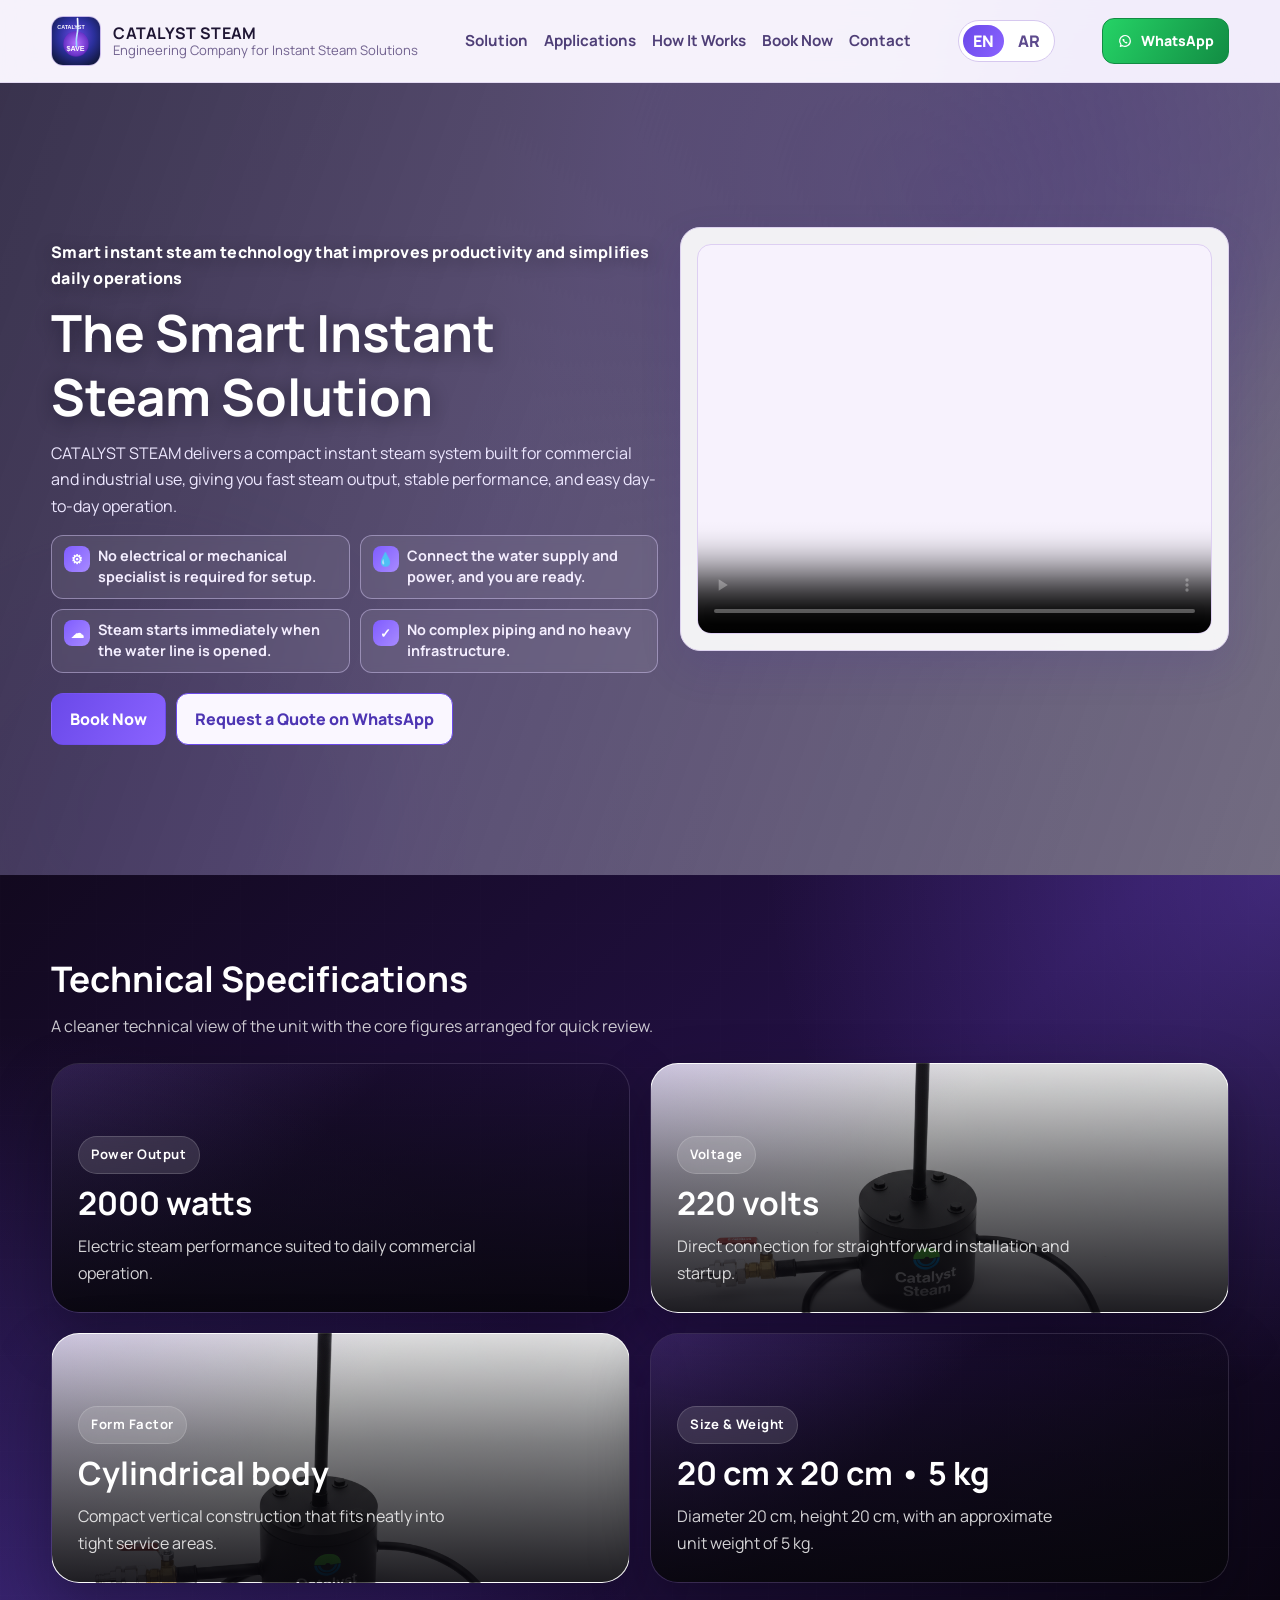
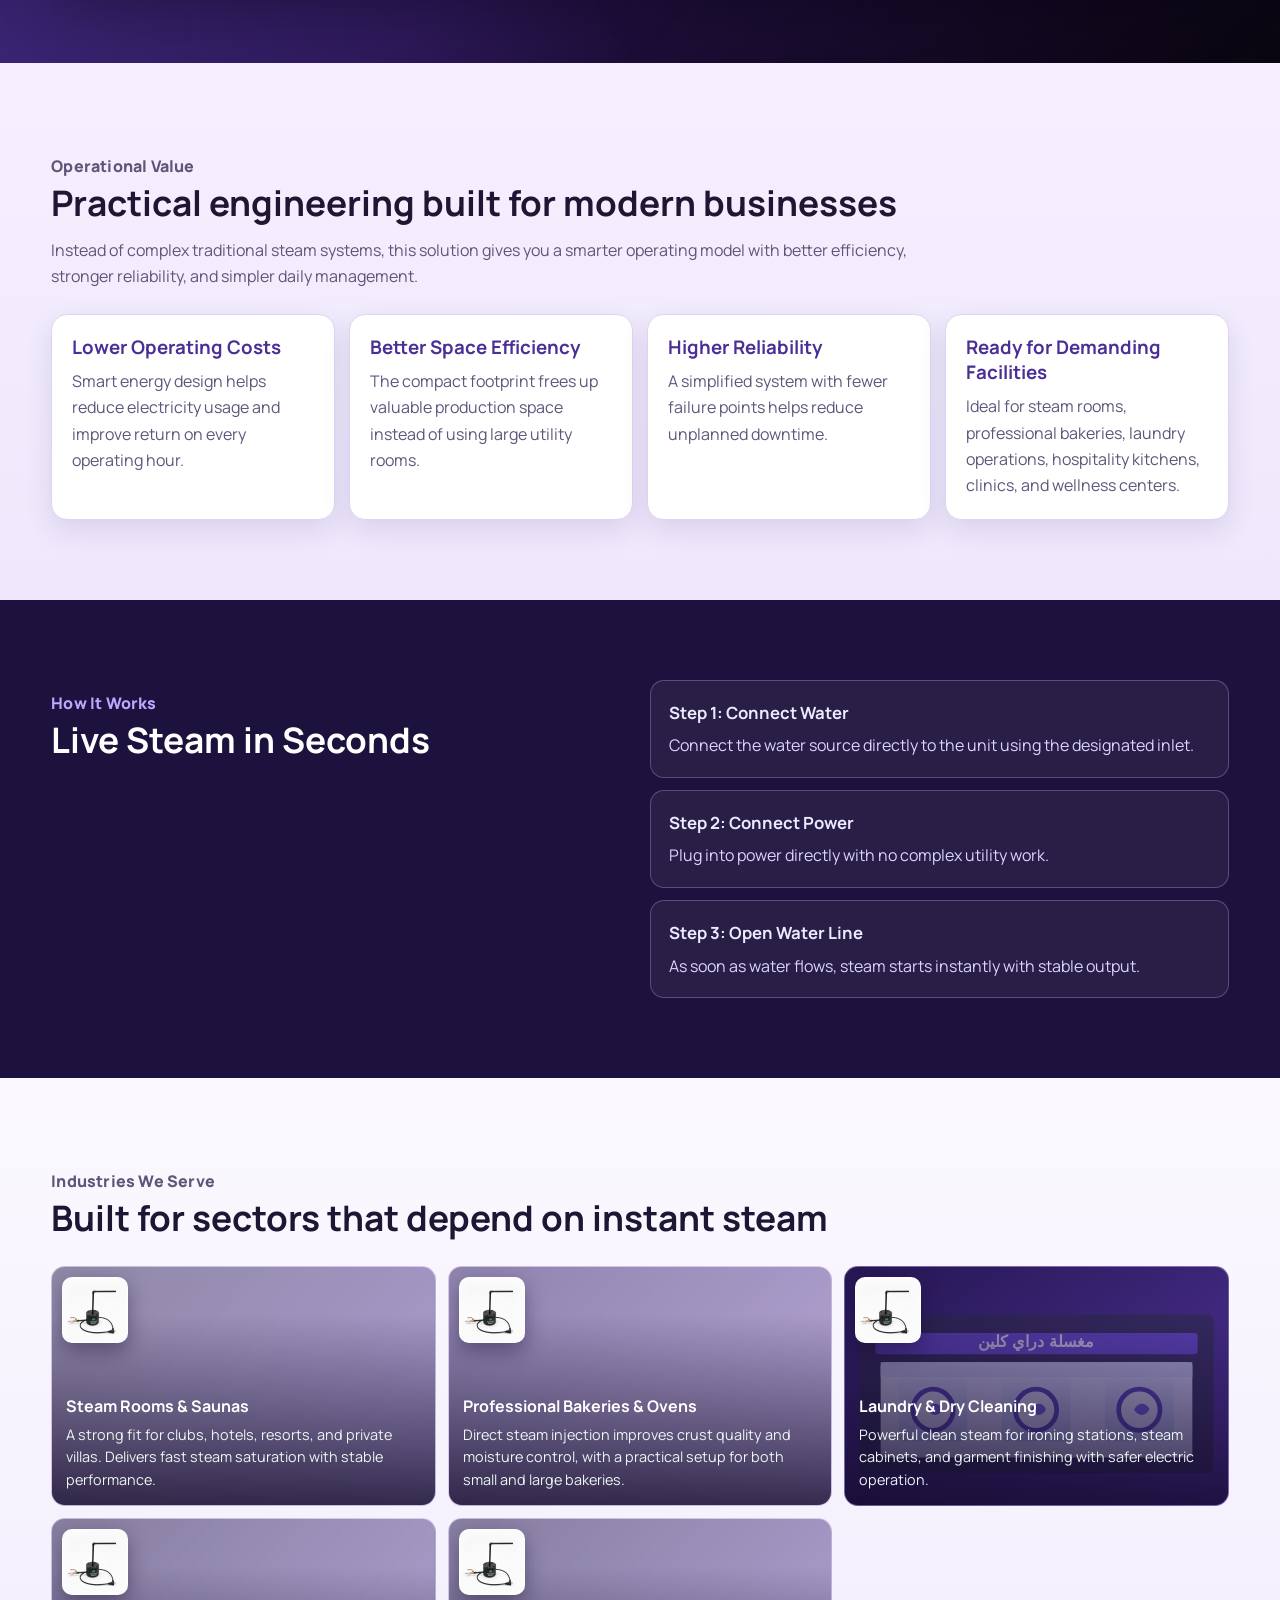
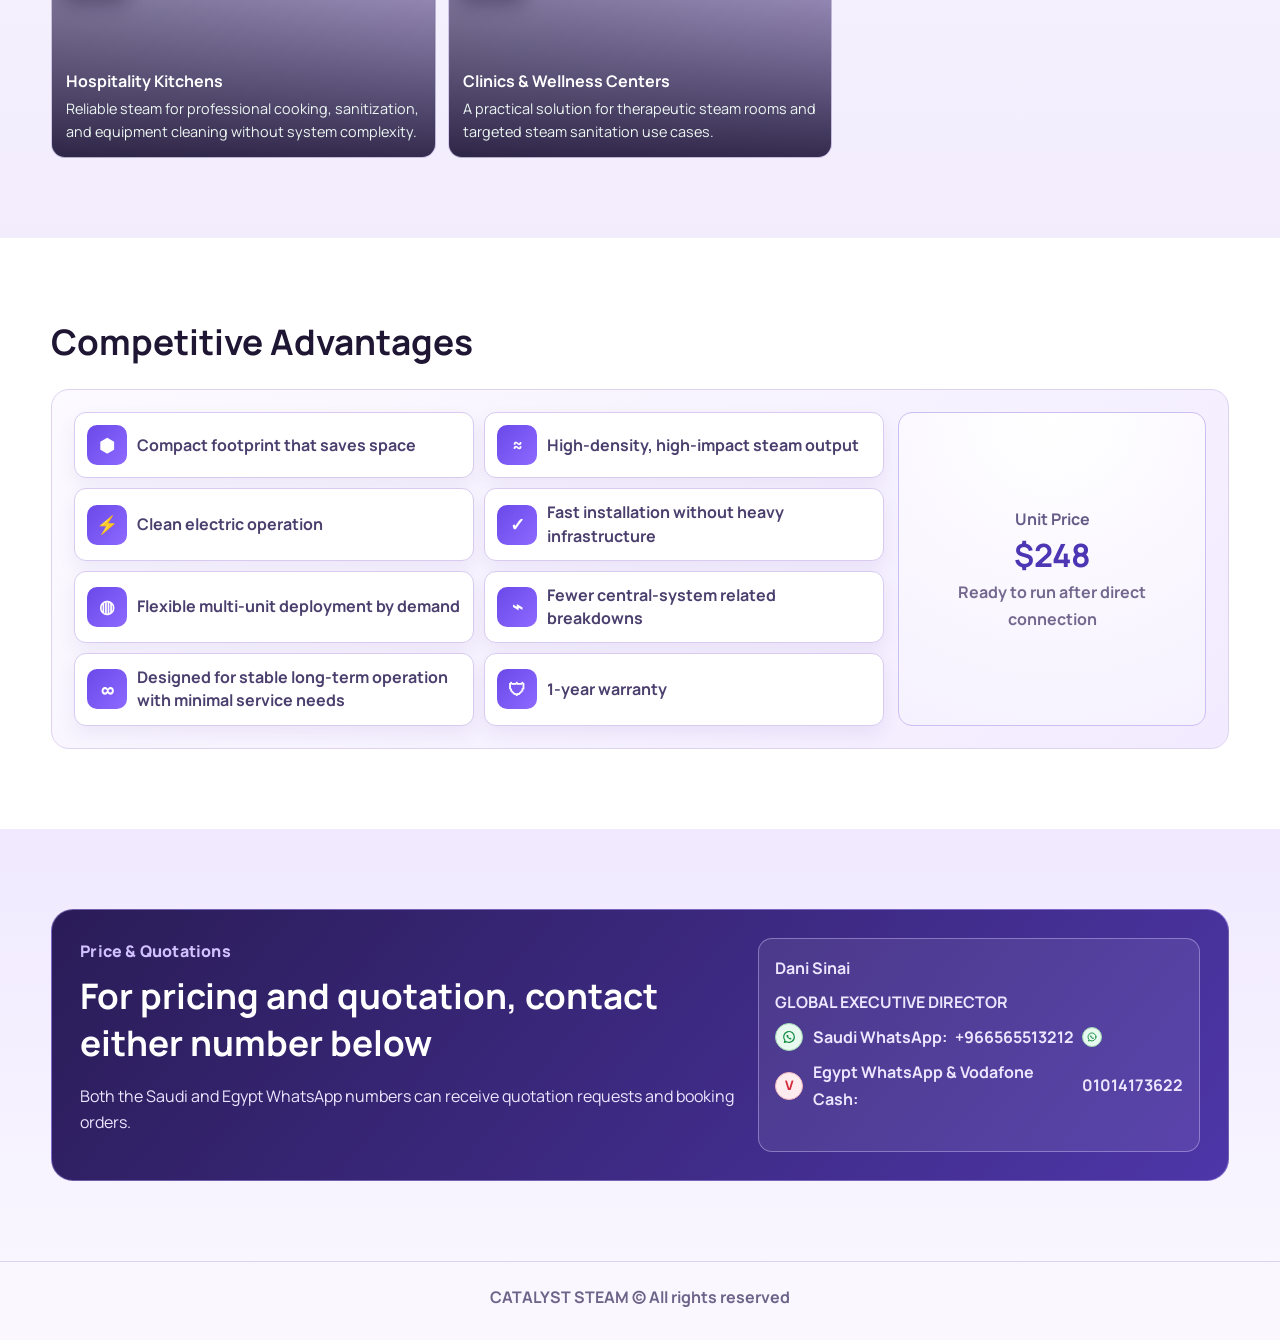
==== commit 7b84a82d: "Add Egypt Vodafone and WhatsApp booking contacts" ====
--- a/index.html
+++ b/index.html
@@ -245,8 +245,8 @@
         <div class="contact-box reveal">
           <div>
             <p class="kicker" data-i18n="contact_kicker">Price & Quotations</p>
-            <h2 data-i18n="contact_title">For pricing and quotation, contact this number</h2>
-            <p data-i18n="contact_desc">For pricing details and quotation requests, contact the number below.</p>
+            <h2 data-i18n="contact_title">For pricing and quotation, contact either number below</h2>
+            <p data-i18n="contact_desc">Both the Saudi and Egypt WhatsApp numbers can receive quotation requests and booking orders.</p>
           </div>
           <div class="contact-data">
             <p class="line-item">
@@ -263,6 +263,7 @@
                 </svg>
               </span>
               <span class="phone-line">
+                <span data-i18n="contact_phone_ksa_label">Saudi WhatsApp:</span>
                 <strong class="phone-number" dir="ltr" data-i18n="contact_phone_ksa">+966565513212</strong>
                 <span class="phone-inline-icon" aria-hidden="true">
                   <svg viewBox="0 0 24 24" fill="none">
@@ -272,6 +273,13 @@
                 </span>
               </span>
             </p>
+            <p class="line-item">
+              <span class="line-icon vcash" aria-hidden="true">V</span>
+              <span class="phone-line">
+                <span data-i18n="contact_phone_egypt_label">Egypt WhatsApp &amp; Vodafone Cash:</span>
+                <strong class="phone-number" dir="ltr" data-i18n="contact_phone_egypt">01014173622</strong>
+              </span>
+            </p>
           </div>
         </div>
       </div>
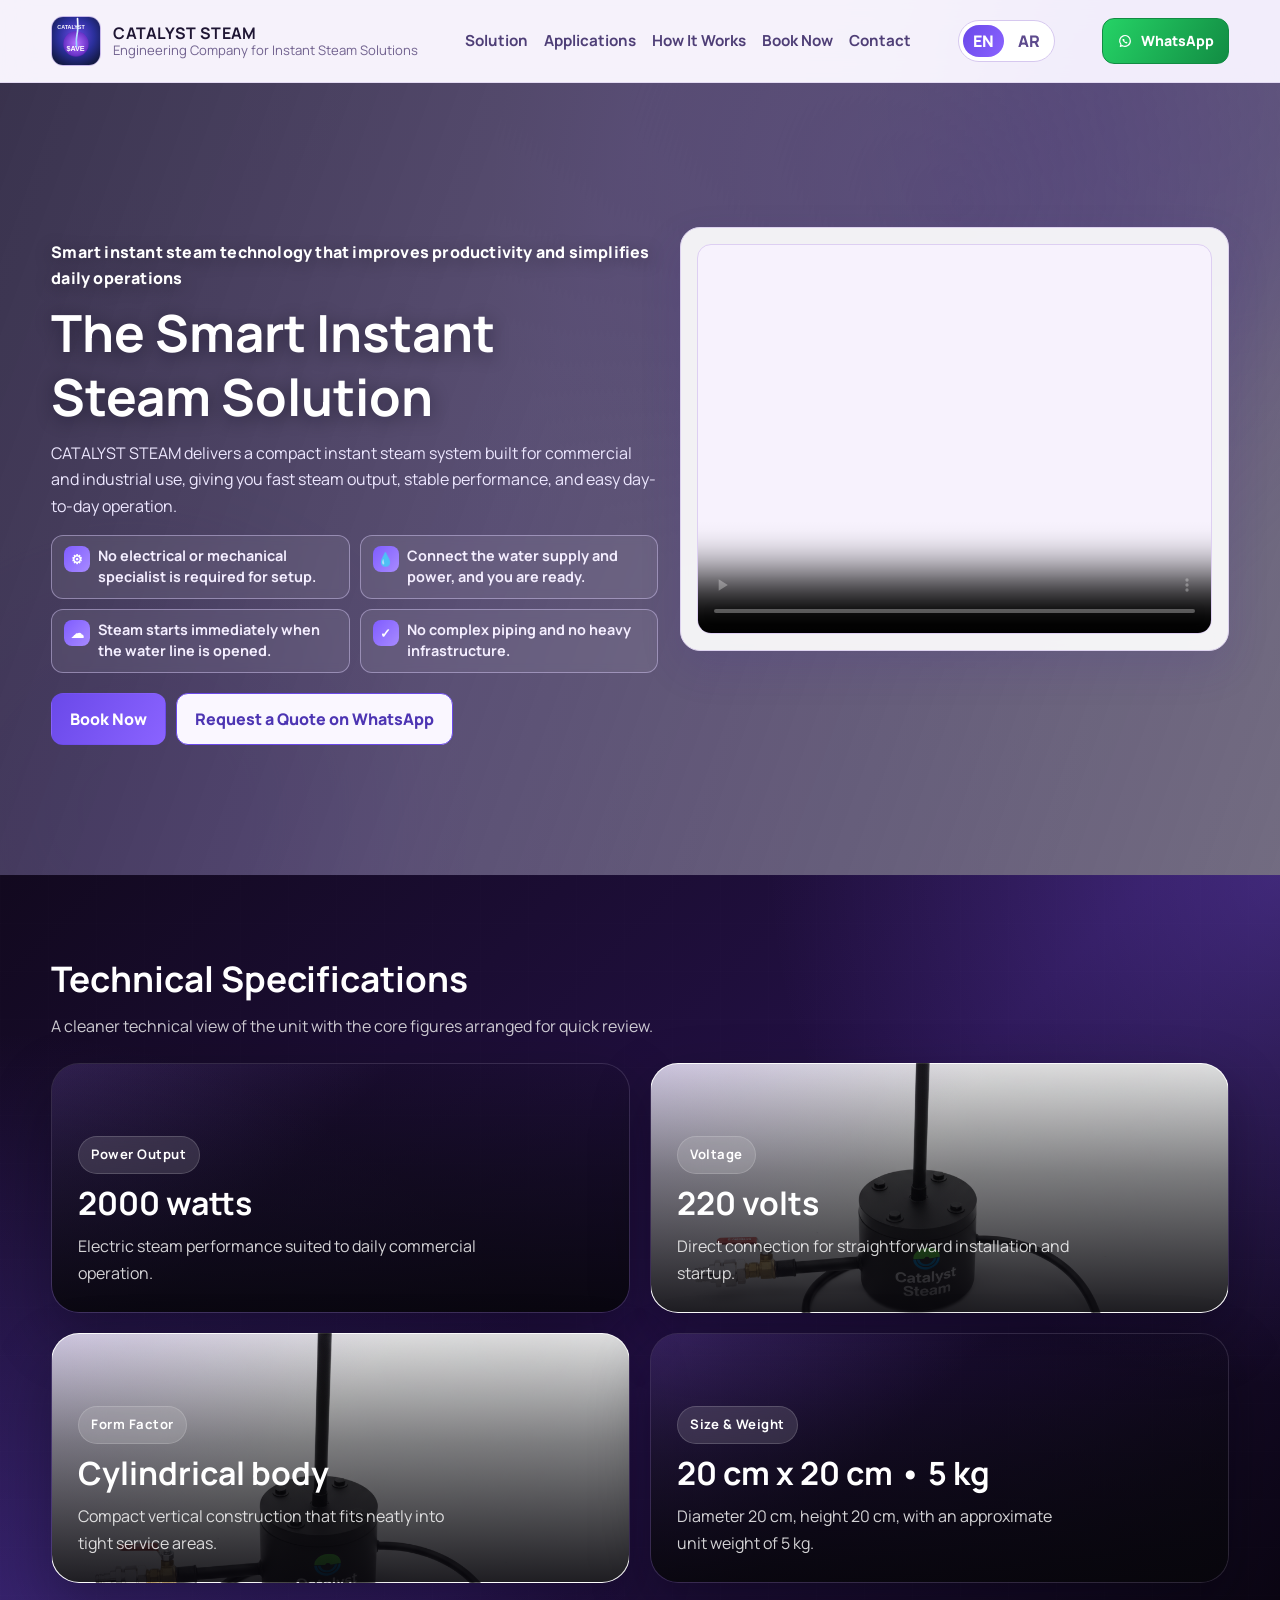
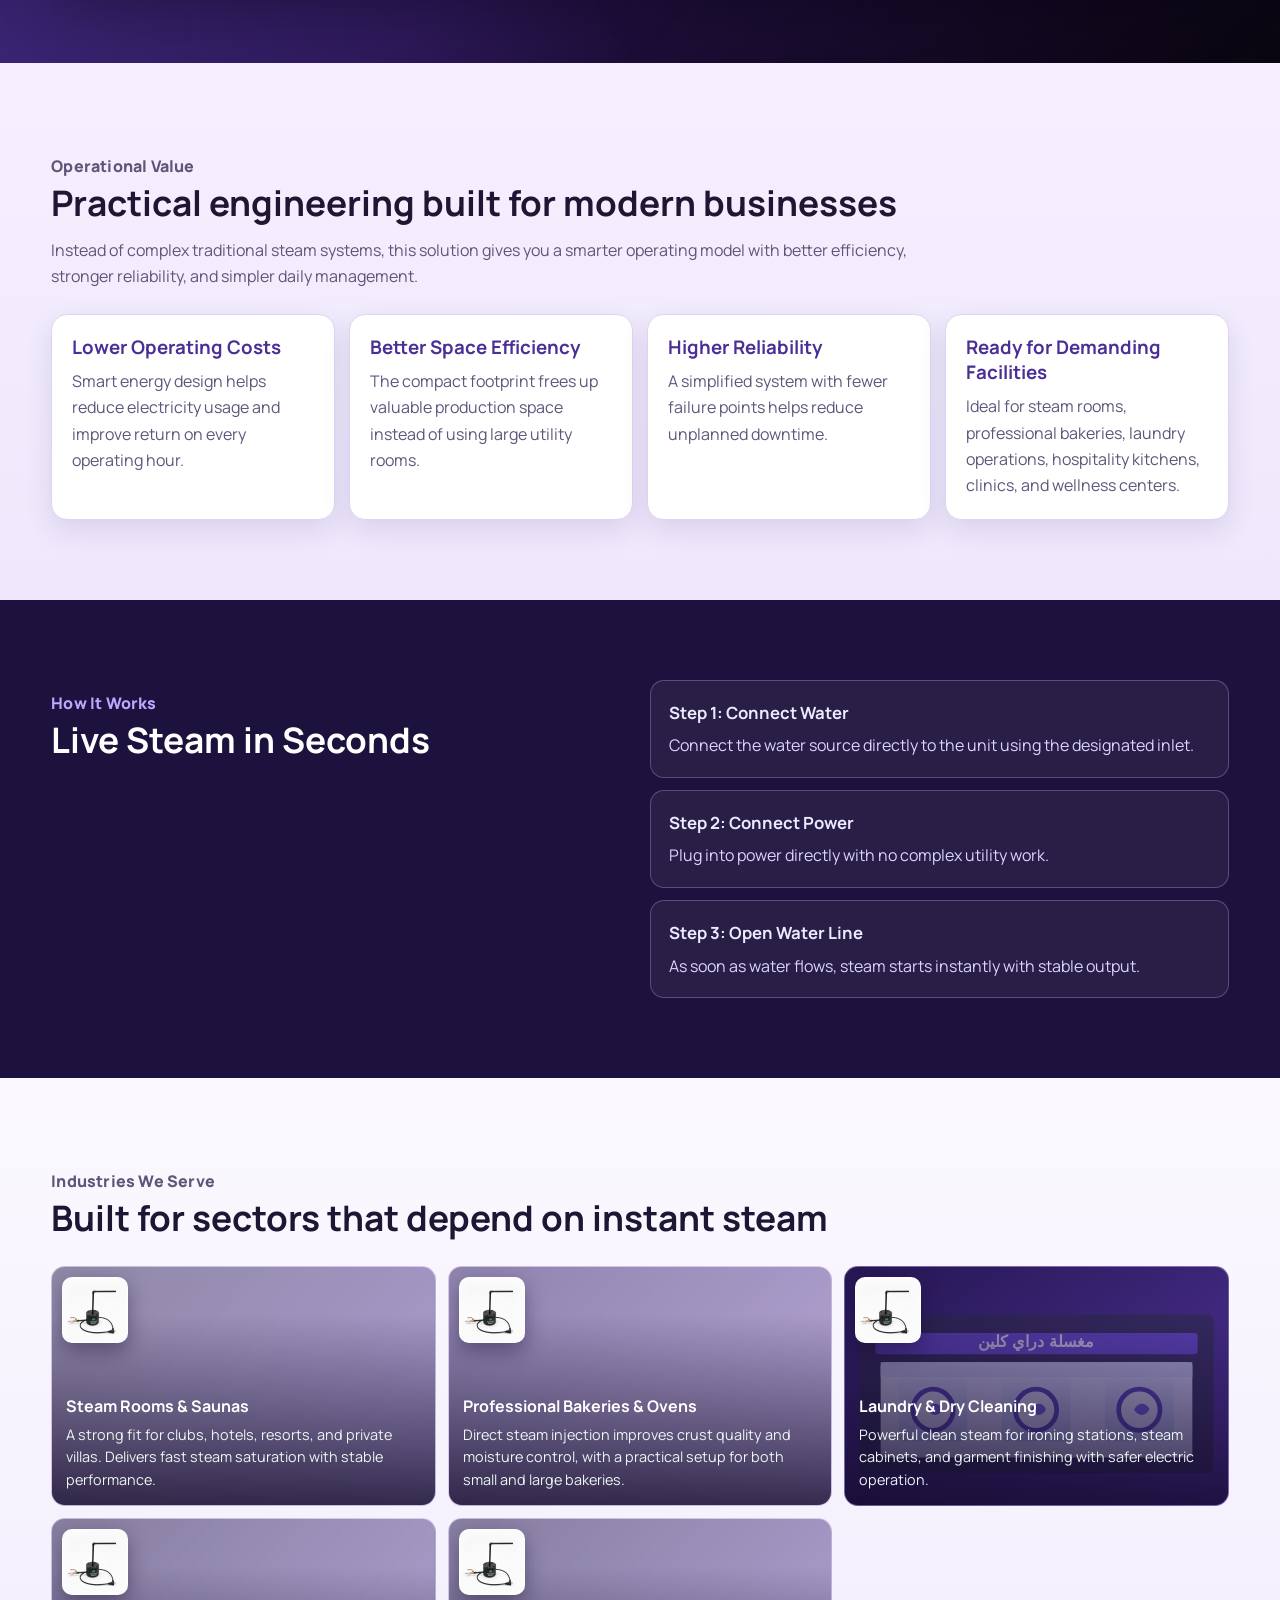
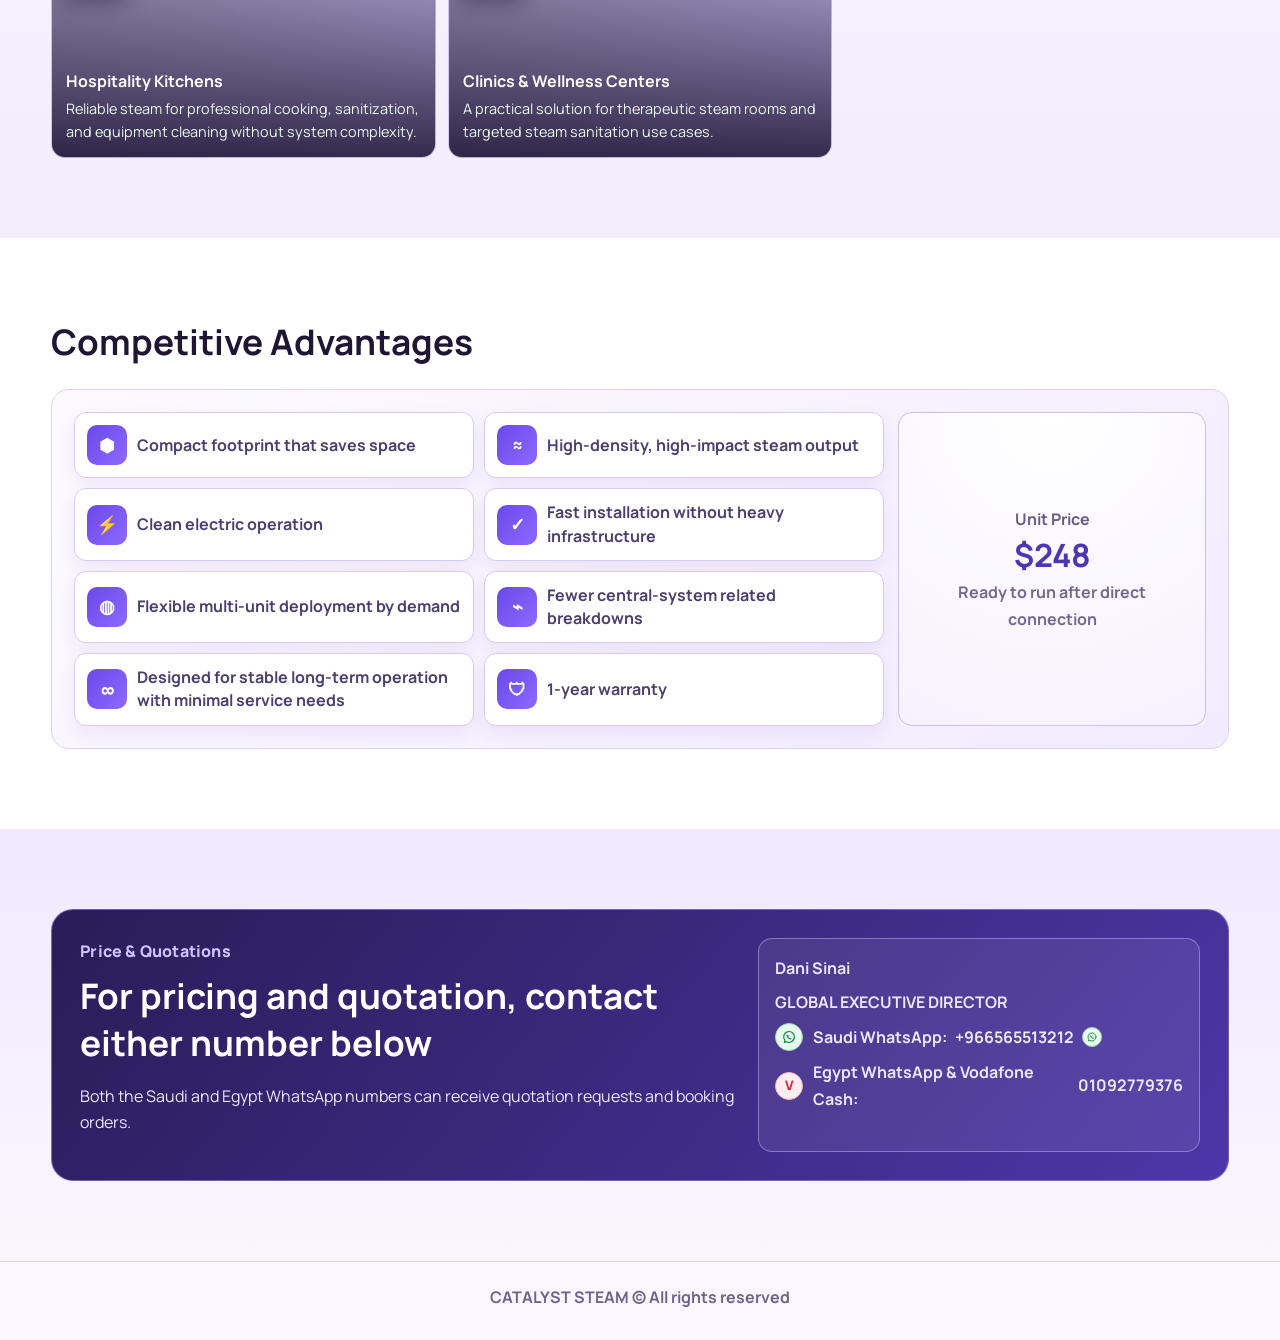
==== commit 5de51bb7: "Update Egypt Vodafone and order number" ====
--- a/index.html
+++ b/index.html
@@ -277,7 +277,7 @@
               <span class="line-icon vcash" aria-hidden="true">V</span>
               <span class="phone-line">
                 <span data-i18n="contact_phone_egypt_label">Egypt WhatsApp &amp; Vodafone Cash:</span>
-                <strong class="phone-number" dir="ltr" data-i18n="contact_phone_egypt">01014173622</strong>
+                <strong class="phone-number" dir="ltr" data-i18n="contact_phone_egypt">01092779376</strong>
               </span>
             </p>
           </div>
